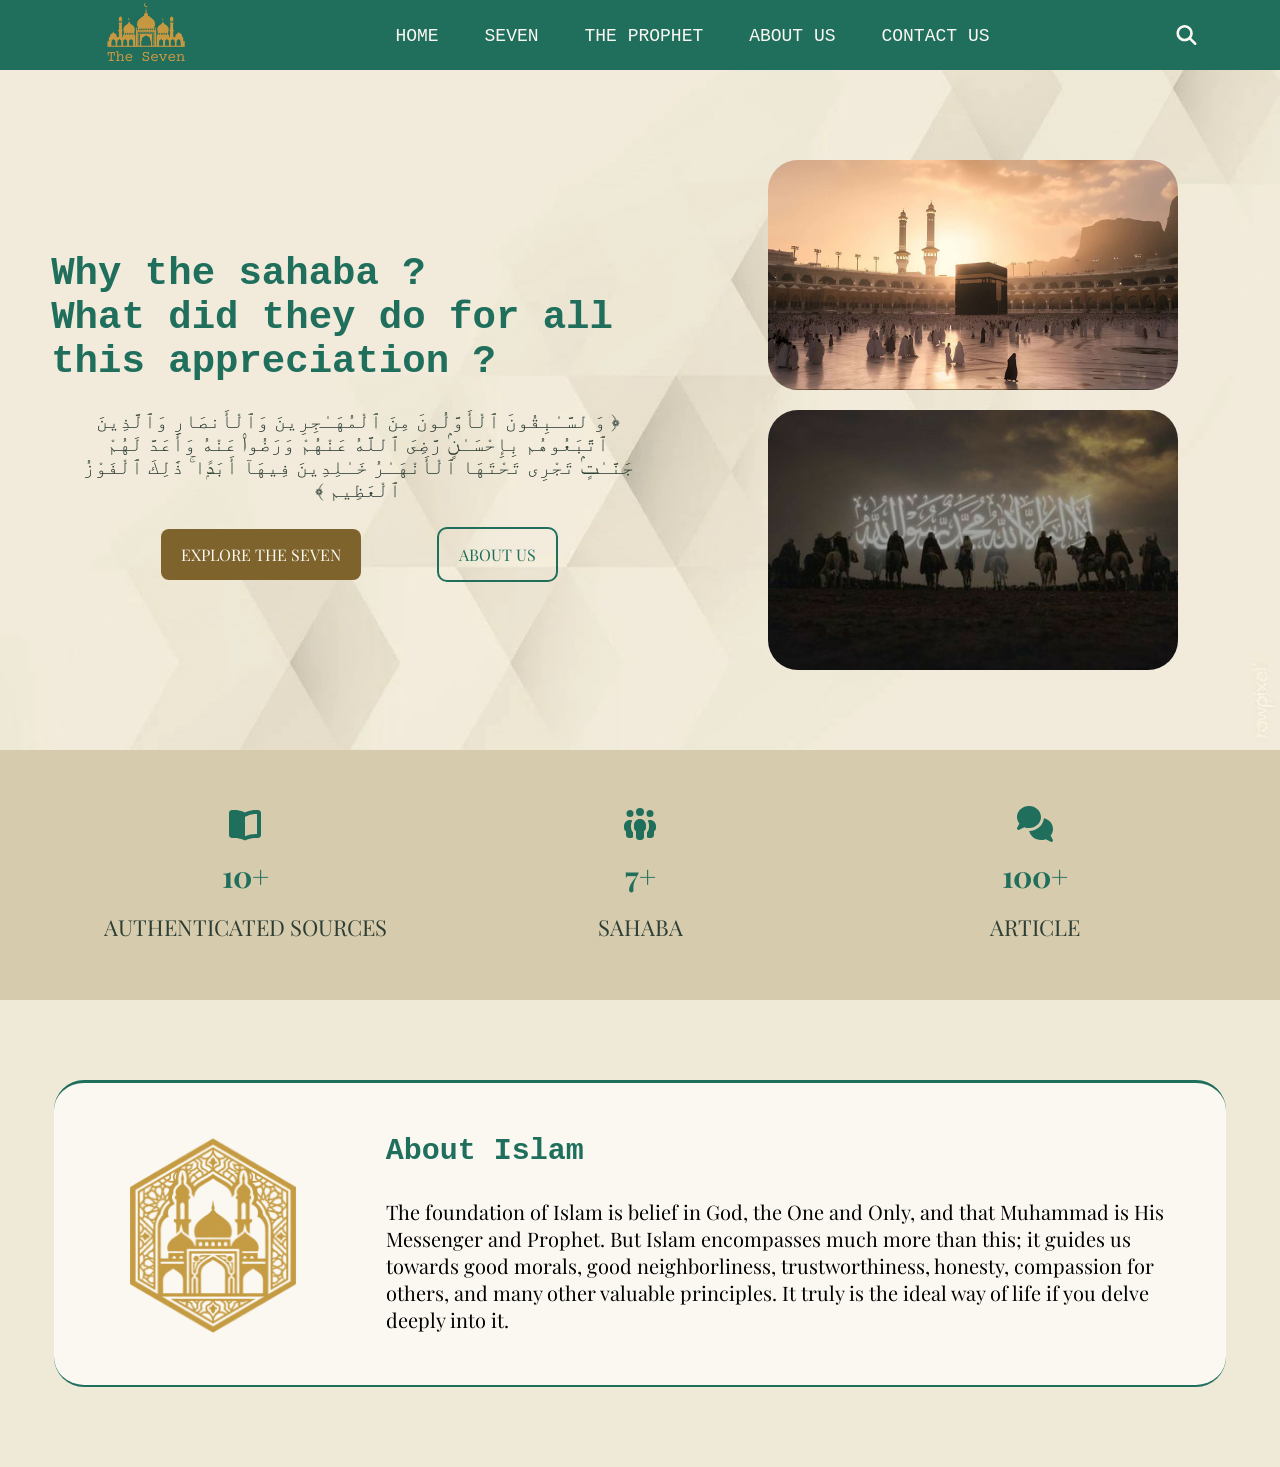
==== index.html @ 4b20b3d8 "finshing the first two sections on main and make them responsive and add some class in the style css" ====
<!DOCTYPE html>
<html lang="en">

<head>
    <meta charset="UTF-8">
    <meta name="viewport" content="width=device-width, initial-scale=1.0">
    <title>land papge</title>

    <!-- ! google fonts cdn start -->
    <link rel="preconnect" href="https://fonts.googleapis.com">
    <link rel="preconnect" href="https://fonts.gstatic.com" crossorigin>
    <link href="https://fonts.googleapis.com/css2?family=Playfair+Display:ital,wght@0,400..900;1,400..900&display=swap"
        rel="stylesheet">
    <!-- ? google fonts cdn end -->

    <!--! fontawsome css -->
    <link rel="stylesheet" href="css/all.min.css">

    <!-- ! animate lib css  -->
    <link rel="stylesheet" href="css/animate.min.css">

    <!-- ! wow css file -->
    <link rel="stylesheet" href="css/wow.css">


    <!--! css files  -->
    <link rel="stylesheet" href="css/style.css">
    <link rel="stylesheet" href="css/index..css">

</head>

<body>

    <header>
        <!-- todo nav home section start -->


        <nav class="nav-home animate__animated animate__fadeInDown ">
            <a href="index.html" id="logo"><img src="assets/icon/logo2.png"></a>
            <ul class="nav-list">
                <li><a href="index.html" class="last-color head-font">Home</a></li>
                <li><a href="pages/theseven.html" class="last-color head-font">Seven</a></li>
                <li><a href="pages/prophet.html" class="last-color head-font">The Prophet</a></li>
                <li><a href="pages/about.html" class="last-color head-font">About us</a></li>
                <li><a href="pages/contact.html" class="last-color head-font">Contact us</a></li>
            </ul>

            <button class="nav-button last-color"><i class="fa-solid fa-magnifying-glass fa-xl"></i></button>
        </nav>

        <!-- todo nav home section end -->


        <!--todo hero home section start  -->

        <section class="hero-content-home">
            <div class=" wow fadeInLeft hero-l">
                <h3 class="main-color head-font ">Why the sahaba ?<br>What did they do for all this appreciation ?</h3>
                <p class="ayah thi-color">
                    ﴿
                    وَ لسَّـٰبِقُونَ ٱلْأَوَّلُونَ مِنَ ٱلْمُهَـٰجِرِينَ وَٱلْأَنصَارِ وَٱلَّذِينَ ٱتَّبَعُوهُم
                    بِإِحْسَـٰنٍۢ رَّضِىَ ٱللَّهُ عَنْهُمْ وَرَضُوا۟ عَنْهُ وَأَعَدَّ لَهُمْ جَنَّـٰتٍۢ تَجْرِى
                    تَحْتَهَا
                    ٱلْأَنْهَـٰرُ خَـٰلِدِينَ فِيهَآ أَبَدًۭا ۚ ذَٰلِكَ ٱلْفَوْزُ ٱلْعَظِيم
                    ﴾
                </p>
                <div class="hero-l-button">
                    <a href="pages/theseven.html">Explore the seven</a>
                    <a href="pages/about.html">About us</a>
                </div>
            </div>

            <div class="wow fadeInRight animate__fast hero-r">
                <img src="assets/imgs/hero1.webp">
                <img src="assets/imgs/hero2.jfif">
            </div>
        </section>


        <!--todo hero home section end  -->
    </header>

    <main>
        <section class="container-info">
            <div class="main-info wow fadeInUp">
                <article>
                    <i class="fa-solid fa-book-open main-color fa-2xl"></i>
                    <h5 class="main-color">10+</h5>
                    <p class="up-letters thi-color">Authenticated sources</p>
                </article>
                <article>
                    <i class="fa-solid fa-people-group main-color fa-2xl"></i>
                    <h5 class="main-color">7+</h5>
                    <p class="up-letters thi-color">sahaba</p>
                </article>
                <article>
                    <i class="fa-solid fa-comments main-color fa-2xl"></i>
                    <h5 class="main-color ">100+</h5>
                    <p class="up-letters thi-color">article</p>
                </article>
            </div>
        </section>
        <section class="about-islam">
            <article class="wow zoomIn slideInLeft">
                <img src="assets/icon/logo3.png">
                <div class="about-islam-message">
                    <h3 class="main-color head-font">About Islam</h3>
                    <p>
                        The foundation of Islam is belief in God, the One and Only, and that Muhammad is His Messenger
                        and Prophet.

                        But Islam encompasses much more than this; it guides us towards good morals, good
                        neighborliness, trustworthiness, honesty, compassion for others, and many other valuable
                        principles.

                        It truly is the ideal way of life if you delve deeply into it.
                    </p>
                </div>
            </article>
        </section>





    </main>











    <footer>

    </footer>


    <!--! fontawsome js -->
    <script src="js/all.min.js"></script>

    <!-- ! wow js file start -->
    <script src="js/wow.min.js"></script>
    <script>
        new WOW().init();
    </script>
    <!-- ? wow js file end -->
</body>

</html>
---- css/style.css ----
* {
    padding: 0;
    margin: 0;
}

:root {
    --main-color: #1f6f5c;
    --secondary-color: #C9A24B;
    --tertiary-color: #2D3E35;
    --neutral-color: #FBF8F2;
    --headline-font: monospace;
    --body-font: "Playfair Display", serif;

}


a,
button {
    text-transform: uppercase;
    text-decoration: none;
}

body{
    font-family: var(--body-font);
}


.ayah {
    direction: rtl;
    font-family: 'Amiri', 'Traditional Arabic', serif;
}

.main-color{
    color: var(--main-color);
}

.sec-color{
    color: var(--secondary-color);
}

.thi-color{
    color: var(--tertiary-color);
}

.last-color{
    color: var(--neutral-color);
}

.head-font{
    font-family: var(--headline-font);
}

.up-letters{
    text-transform: uppercase   ;
}









/* todo navbar global start  */

.nav-home {
    background: var(--main-color);
    display: flex;
    flex-direction: row;
    justify-content: space-around;
    align-items: center;

}

#logo img {
    width: 130px;
}



.nav-list {
    list-style: none;
    display: flex;
    flex-direction: row;
    justify-content: space-around;

    width: 50%;
}

.nav-list a {
    font-size: 18px;
    padding: 2px;
}

.nav-list a:hover {
    border-bottom: solid 3px var(--secondary-color);
    color: var(--secondary-color);
}



.nav-button {
    background: none;
    border: none;
    outline: none;
}




/* todo navbar global end  */
---- css/index..css ----
body {
    background-color: #efead7;
}



/* ! header section start*/
header {
    background: url(../assets/imgs/header.jpg);
    background-repeat: no-repeat;
    background-size: cover;
    background-position: right;

}


/* ! hero section start */
.hero-content-home {
    display: flex;
    flex-direction: row;
    flex-wrap: wrap;
    align-items: center;
    justify-content: space-evenly;
    padding-bottom: 30px;
    margin-top: 40px;
}




.hero-l {

    width: 48%;
    height: 380px;
    display: flex;
    flex-direction: column;
    justify-content: space-evenly;
    align-items: center;
    animation-duration: 1.3s;
}

.hero-l h3 {
    font-size: 39px;
}

.hero-l p {
    font-size: 20px;
    width: 90%;
    text-align: center;
}



.hero-l-button {

    width: 90%;
    display: flex;
    flex-direction: row;
    justify-content: space-evenly;
    height: 50px;
}

.hero-l-button a {
    text-decoration: none;
    height: fit-content;
    padding: 15px 20px;
    border-radius: 8px;
}

.hero-l-button a:nth-of-type(1) {
    background-color: #7e642c;
    color: var(--neutral-color);
    color: var(--neutral-color);
}

.hero-l-button a:nth-of-type(2) {
    background-color: transparent;
    outline: 2px solid var(--main-color);
    color: var(--main-color);
}




.hero-r {
    display: flex;
    flex-direction: column;
    justify-content: center;
    align-items: center;
    width: 40%;
    height: 610px;
    animation-duration: 1.3s;

}


.hero-r img {
    width: 80%;
    border-radius: 30px;
    margin: 10px 0px;
}


@media only screen and (max-width:850px) {
    nav a {
        /* todo remove this line after hidden the nav a */
        display: none;
    }
    
    
    .hero-content-home {
        flex-direction: column;
    }
    
    .hero-l,
    .hero-r {
        width: 80%;
    }
    
    .hero-r {
        flex-direction: row;
        height: 300px;
        justify-content: space-between;
    }
    
    .hero-r img {
        width: 47%;
        height: 200px;
    }
    
}

@media only screen and (max-width:650px) {
    nav a {
        /* todo remove this line after hidden the nav a */
        display: none;
    }
    
    .hero-l h3 {
        font-size: 25px;
    }
    
    .hero-l p {
        font-size: 18px;
    }
    
    .hero-l-button a {
        font-size: 14px;
    }
    
    
    .hero-r {
        flex-direction: column;
        height: 500px;
        justify-content: space-around;
        margin-top: 20px;
    }
    
    .hero-r img {
        width: 90%;
        height: 200px;
    }
    
    
    
}



/* ? hero section end */
/* ? header section end */

/* ! main section start */
/* ! main information section start */
.container-info{
    
    background-color: #d1c2a1c4;
}

.main-info{
    padding: 50px 0px;
    display: flex;
    flex-direction: row;
    justify-content: space-evenly;
}

.main-info article{
    
    width: 300px;
    height: 150px;
    display: flex;
    flex-direction: column;
    justify-content: space-around;
    align-items: center;
}

.main-info article h5 {
    font-size: 30px;
}

.main-info article p {
    font-size: 22px;
    text-align: center;
}

@media only screen and (max-width:850px) {
    .main-info article h5 {
        font-size: 20px;
    }
    
    .main-info article p {
        font-size: 18px;
    }
}

/* ? main information section end */

/* ! about the islam section start */
.about-islam{
    background-color: #efead7;
    padding: 80px 0px;
}

.about-islam article{
    background-color:var(--neutral-color);
    width: 90%;
    padding: 50px 10px;
    margin: 0px auto;
    display: flex;
    flex-direction: row;
    justify-content: space-around;
    align-items: center;
    border-radius: 30px;
    border-top: solid var(--main-color) 3px;
    border-bottom: solid var(--main-color) 2px;
}

.about-islam article img{
    width: 250px;
    height: fit-content;
}

.about-islam-message{
    width: 70%;
}

.about-islam-message h3{
    font-size: 30px;
    margin-bottom: 30px;
}

.about-islam-message p{
    font-size: 20px;
}

@media only screen and (max-width:992px) {
    .about-islam-message h3{
        font-size: 25px;
        margin-bottom: 30px;
    }
    
    .about-islam-message p{
        font-size: 17px;
    }
}

@media only screen and (max-width:600px) {
    .about-islam article{
        flex-direction: column ;
        width: 80%;
    }
    
    .about-islam-message{
        width: 80%;
        margin-top: 20px;
    }
    
}   
/* ? about the islam section end */

/* ? main section end */
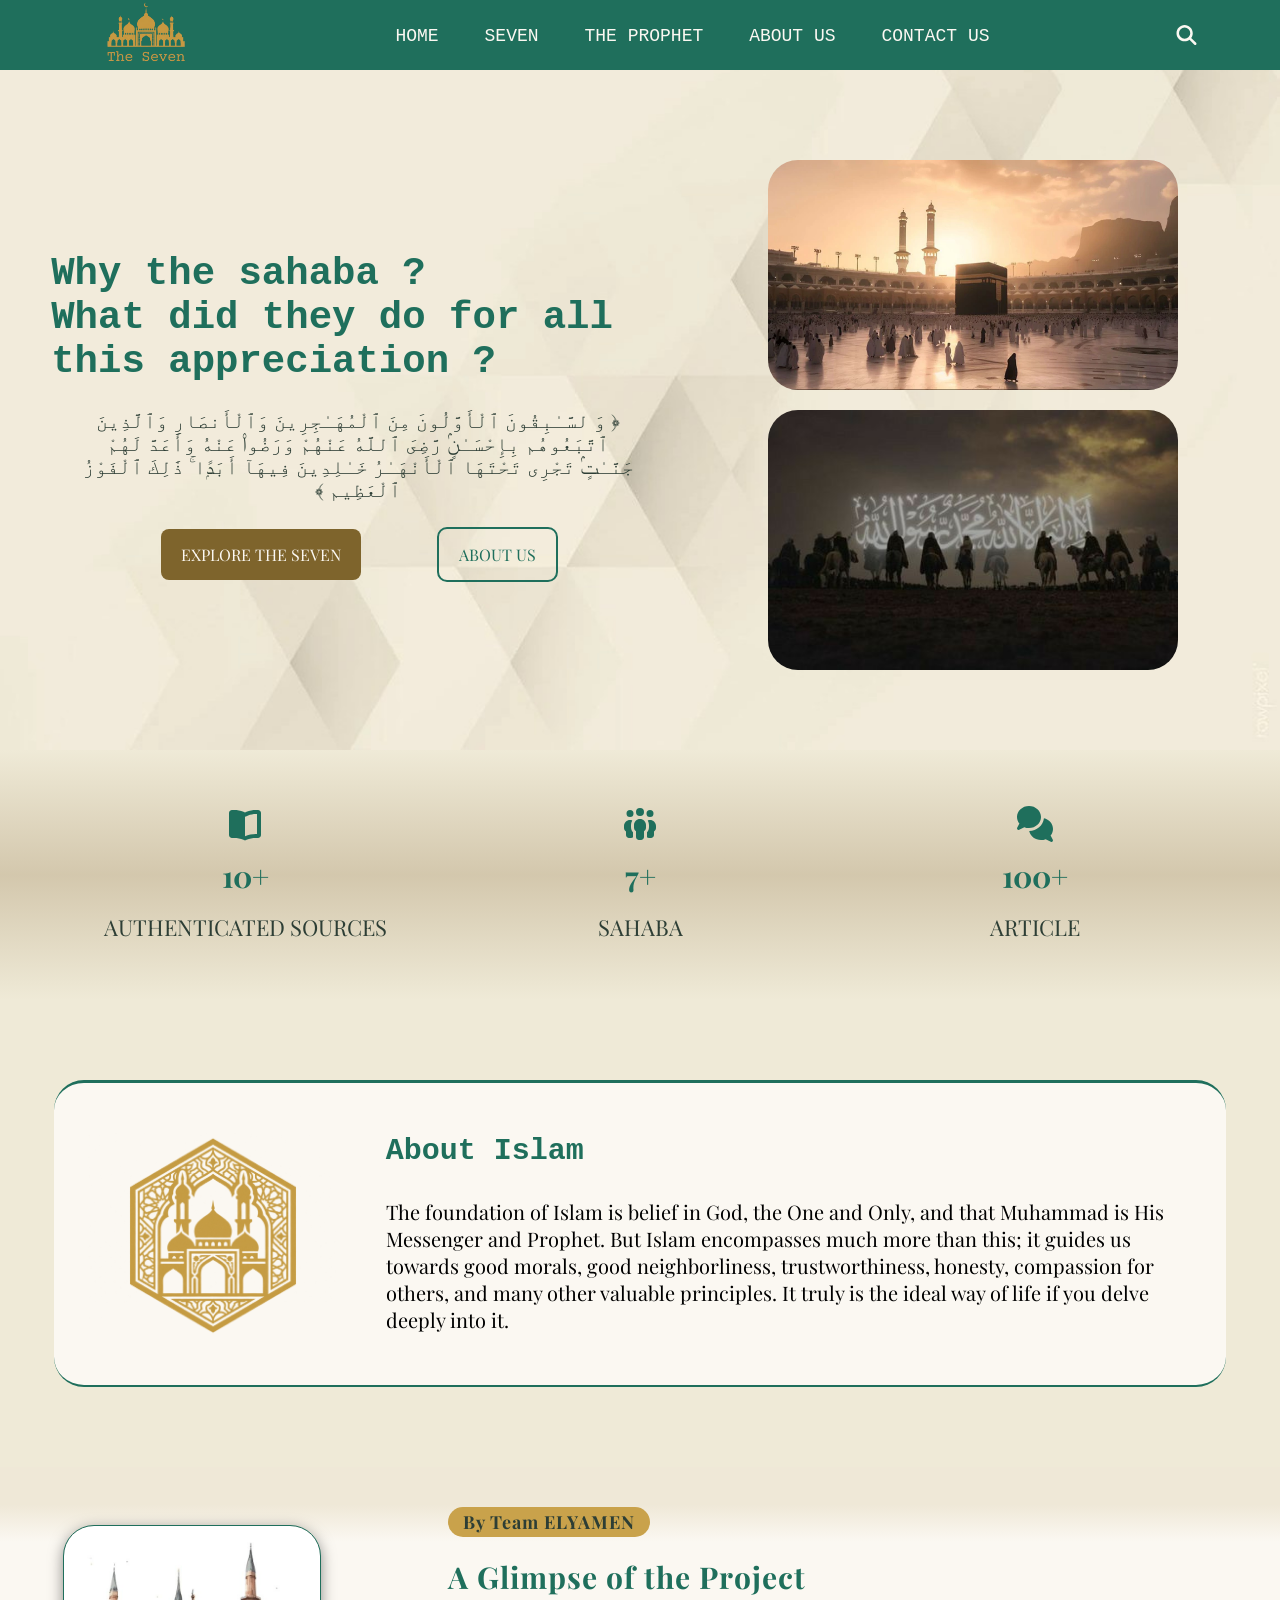
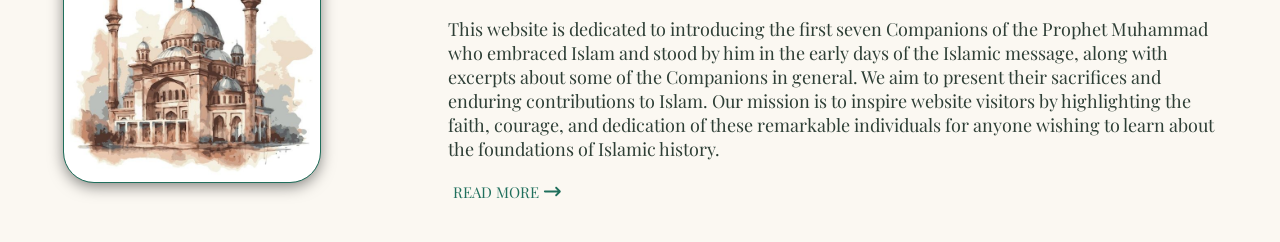
==== commit 70785a16: "finshing the glimpse section and make it responsive" ====
--- a/index.html
+++ b/index.html
@@ -25,7 +25,7 @@
 
     <!--! css files  -->
     <link rel="stylesheet" href="css/style.css">
-    <link rel="stylesheet" href="css/index..css">
+    <link rel="stylesheet" href="css/index.css">
 
 </head>
 
@@ -80,7 +80,9 @@
         <!--todo hero home section end  -->
     </header>
 
+    <!-- ! main section start  -->
     <main>
+        <!-- ! main information section start  -->
         <section class="container-info">
             <div class="main-info wow fadeInUp">
                 <article>
@@ -100,8 +102,11 @@
                 </article>
             </div>
         </section>
+        <!-- ? main information section end  -->
+
+        <!-- ! about the islam section start -->
         <section class="about-islam">
-            <article class="wow zoomIn slideInLeft">
+            <article class="wow fadeInUp">
                 <img src="assets/icon/logo3.png">
                 <div class="about-islam-message">
                     <h3 class="main-color head-font">About Islam</h3>
@@ -118,12 +123,37 @@
                 </div>
             </article>
         </section>
+        <!-- ? about the islam section end -->
 
+        <!-- ! glimpse section start -->
+        <div class="background-glimpse">
 
+            <section class="glimpse-section">
+                <img class="wow fadeInUp" src="assets/imgs/glimpse-img.jfif">
 
+                <div class="glimpse-p wow fadeInUp">
+                    <h2 class="thi-color">by team ELYAMEN</h2>
+                    <h3 class="main-color">A Glimpse of the Project</h3>
+                    <p class="thi-color">
+                        This website is dedicated to introducing the first seven Companions of the Prophet Muhammad who
+                        embraced Islam and stood by him in the early days of the Islamic message, along with
+                        excerpts about some of the Companions in general. We aim to present their sacrifices and
+                        enduring
+                        contributions to Islam. Our mission is to inspire website visitors by highlighting the faith,
+                        courage, and dedication of these remarkable individuals for anyone wishing to learn about the
+                        foundations of Islamic history.
+                    </p>
+                    <a href="pages/about.html" class="main-color">read more <i
+                            class="fa-solid fa-arrow-right-long"></i></a>
+                </div>
+            </section>
+        </div>
+
+        <!-- ? glimpse section end -->
 
 
     </main>
+    <!-- ? main section end  -->
 
 
 
--- a/css/index.css
+++ b/css/index.css
@@ -0,0 +1,442 @@
+body {
+    background-color: #efead7;
+}
+
+
+
+/* ! header section start*/
+header {
+    background: url(../assets/imgs/header.jpg);
+    background-repeat: no-repeat;
+    background-size: cover;
+    background-position: right;
+
+}
+
+
+/* ! hero section start */
+.hero-content-home {
+    display: flex;
+    flex-direction: row;
+    flex-wrap: wrap;
+    align-items: center;
+    justify-content: space-evenly;
+    padding-bottom: 30px;
+    margin-top: 40px;
+}
+
+
+
+
+.hero-l {
+
+    width: 48%;
+    height: 380px;
+    display: flex;
+    flex-direction: column;
+    justify-content: space-evenly;
+    align-items: center;
+    animation-duration: 1.3s;
+}
+
+.hero-l h3 {
+    font-size: 39px;
+}
+
+.hero-l p {
+    font-size: 20px;
+    width: 90%;
+    text-align: center;
+}
+
+
+
+.hero-l-button {
+
+    width: 90%;
+    display: flex;
+    flex-direction: row;
+    justify-content: space-evenly;
+    height: 50px;
+}
+
+.hero-l-button a {
+    text-decoration: none;
+    height: fit-content;
+    padding: 15px 20px;
+    border-radius: 8px;
+}
+
+.hero-l-button a:nth-of-type(1) {
+    background-color: #7e642c;
+    color: var(--neutral-color);
+    color: var(--neutral-color);
+}
+
+.hero-l-button a:nth-of-type(2) {
+    background-color: transparent;
+    outline: 2px solid var(--main-color);
+    color: var(--main-color);
+}
+
+
+
+
+.hero-r {
+    display: flex;
+    flex-direction: column;
+    justify-content: center;
+    align-items: center;
+    width: 40%;
+    height: 610px;
+    animation-duration: 1.3s;
+
+}
+
+
+.hero-r img {
+    width: 80%;
+    border-radius: 30px;
+    margin: 10px 0px;
+}
+
+
+@media only screen and (max-width:850px) {
+    nav a {
+        /* todo remove this line after hidden the nav a */
+        display: none;
+    }
+    
+    
+    .hero-content-home {
+        flex-direction: column;
+    }
+    
+    .hero-l,
+    .hero-r {
+        width: 80%;
+    }
+    
+    .hero-r {
+        flex-direction: row;
+        height: 300px;
+        justify-content: space-between;
+    }
+    
+    .hero-r img {
+        width: 47%;
+        height: 200px;
+    }
+    
+}
+
+@media only screen and (max-width:650px) {
+    nav a {
+        /* todo remove this line after hidden the nav a */
+        display: none;
+    }
+    
+    .hero-l h3 {
+        font-size: 25px;
+    }
+    
+    .hero-l p {
+        font-size: 18px;
+    }
+    
+    .hero-l-button a {
+        font-size: 14px;
+        padding: 10px 15px;
+        
+    }
+
+    
+    
+    .hero-r {
+        flex-direction: column;
+        height: 500px;
+        justify-content: space-around;
+        margin-top: 20px;
+    }
+    
+    .hero-r img {
+        width: 90%;
+        height: 200px;
+    }
+    
+
+    
+    
+}
+
+
+
+/* ? hero section end */
+/* ? header section end */
+
+/* ! main section start */
+/* ! main information section start */
+.container-info{
+    background:linear-gradient(#efead7,#cbbda0c4 , #efead7) ;
+    
+}
+
+.main-info{
+    padding: 50px 0px;
+    display: flex;
+    flex-direction: row;
+    justify-content: space-evenly;
+}
+
+.main-info article{
+    
+    width: 300px;
+    height: 150px;
+    display: flex;
+    flex-direction: column;
+    justify-content: space-around;
+    align-items: center;
+}
+
+.main-info article h5 {
+    font-size: 30px;
+}
+
+.main-info article p {
+    font-size: 22px;
+    text-align: center;
+}
+
+@media only screen and (max-width:850px) {
+    .main-info{
+        padding: 20px 0;
+    }
+
+    .main-info article h5 {
+        font-size: 17px;
+    
+    }
+    
+    .main-info article p {
+        font-size: 15px;
+    }
+}
+
+/* ? main information section end */
+
+/* ! about the islam section start */
+.about-islam{
+    background-color: #efead7;
+    padding: 80px 0px;
+}
+
+.about-islam article{
+    background-color:var(--neutral-color);
+    width: 90%;
+    padding: 50px 10px;
+    margin: 0px auto;
+    display: flex;
+    flex-direction: row;
+    justify-content: space-around;
+    align-items: center;
+    border-radius: 30px;
+    border-top: solid var(--main-color) 3px;
+    border-bottom: solid var(--main-color) 2px;
+}
+
+.about-islam article img{
+    width: 250px;
+    height: fit-content;
+}
+
+.about-islam-message{
+    width: 70%;
+}
+
+.about-islam-message h3{
+    font-size: 30px;
+    margin-bottom: 30px;
+}
+
+.about-islam-message p{
+    font-size: 20px;
+}
+
+@media only screen and (max-width:992px) {
+    .about-islam-message h3{
+        font-size: 25px;
+        margin-bottom: 30px;
+    }
+    
+    .about-islam-message p{
+        font-size: 17px;
+    }
+}
+
+@media only screen and (max-width:600px) {
+    .about-islam article{
+        flex-direction: column ;
+        width: 80%;
+    }
+    
+    .about-islam-message{
+        width: 80%;
+        margin-top: 20px;
+    }
+    
+}   
+/* ? about the islam section end */
+
+/* ! glimpse section start  */
+
+.background-glimpse {
+    
+    background: linear-gradient(to bottom , #efe8d7 10% , var(--neutral-color) 20%);
+}
+
+.glimpse-section{
+    
+    display: flex;
+    justify-content: space-around   ;
+    align-items: center;
+    padding: 40px 0px;
+}
+
+.glimpse-section img{
+    width: 20%;
+    border-radius: 30px;
+    outline: solid var(--main-color) 1px;
+    box-shadow: 0 4px 15px rgba(0, 0, 0, 0.5);
+}
+
+
+
+.glimpse-p{
+    width: 60%;
+    
+}
+.glimpse-p h2{
+    text-transform: capitalize;
+    background-color: var(--secondary-color);
+    padding: 3px 15px;
+    border-radius: 20px;
+    letter-spacing: 1px;
+    display: inline-block;
+    margin-bottom: 20px;
+    font-size: 18px;
+}
+.glimpse-p h3{
+    font-size: 30px;
+    letter-spacing: 1px;
+    margin-bottom: 20px;
+}
+.glimpse-p p{
+    font-size: 18px;
+    margin-bottom: 20px;
+}
+.glimpse-p a{
+    font-size: 15px;
+    padding: 5px;
+}
+
+
+@media only screen and (max-width:1000px){
+    .glimpse-section{
+        justify-content: center;
+        align-items: center;
+        width: 70%;
+        margin: auto;
+        position: relative;
+    }
+    
+    .glimpse-section img{
+        width: 100%;
+        
+        
+    }
+    .glimpse-p{
+        position: absolute;
+        left: 0%;
+        top: calc(0% + 40px);
+        bottom: calc(0% + 40px);
+        border-radius: 30px 0px 0px 30px;
+        background-color: rgba(81, 81, 81, 0.811);
+        padding: 10px;
+        width: calc(50% - 20px);
+        overflow: auto;
+        scrollbar-width: none;
+        
+    }
+
+    .glimpse-p h2{
+        background-color: var(--main-color);
+        color: var(--secondary-color);
+        font-size: 16px;
+        
+    }
+    
+    .glimpse-p h3{
+        color: var(--secondary-color);
+        font-size: 25px;
+    }
+
+
+    .glimpse-p p{
+        color: var(--neutral-color);
+        font-size: 17px;
+        
+        width: 90%;
+    }
+
+    .glimpse-p a{
+        background-color: var(--neutral-color);
+        border-radius: 20px;
+    }
+
+}
+
+@media only screen and (max-width:700px){
+    .glimpse-p h2 {
+        font-size: 15px;
+    }
+
+    .glimpse-p h3{
+        font-size: 20px;
+    }
+
+    .glimpse-p p{
+        font-size: 14px;
+    }
+
+    .glimpse-p a{
+        font-size: 12px;
+    }
+}
+
+@media only screen and (max-width:580px){
+
+    .glimpse-section{
+        padding: 20px 0px;
+        width: 85%;
+    }
+
+    .glimpse-p{
+        position: absolute;
+        left: 0%;
+        top: calc(0% + 20px);
+        bottom: calc(0% + 20px);
+        border-radius: 30px ;
+        background-color: rgba(81, 81, 81, 0.811);
+        padding: 10px;
+        width: calc(100% - 20px);
+        overflow: auto;
+        scrollbar-width: none;
+        
+    }
+
+}
+
+
+/* ? glimpse section end  */
+
+/* ? main section end */
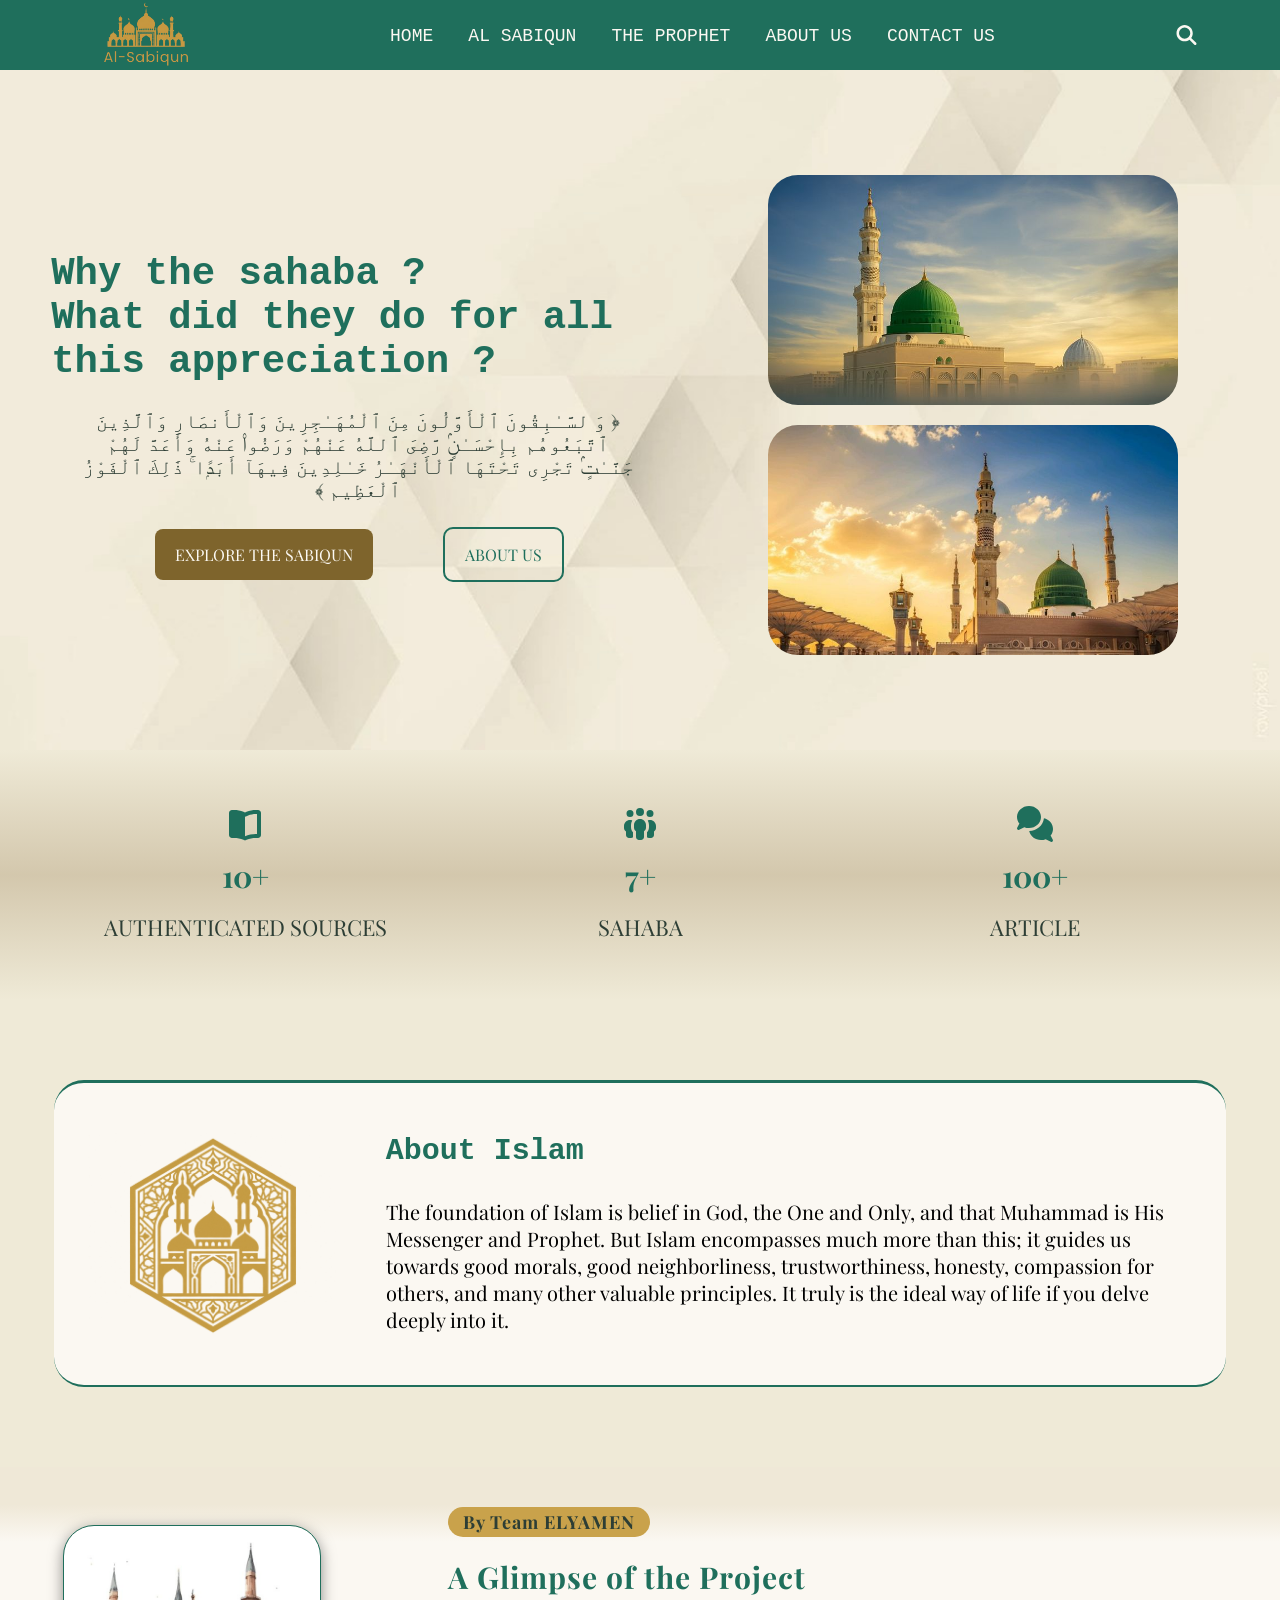
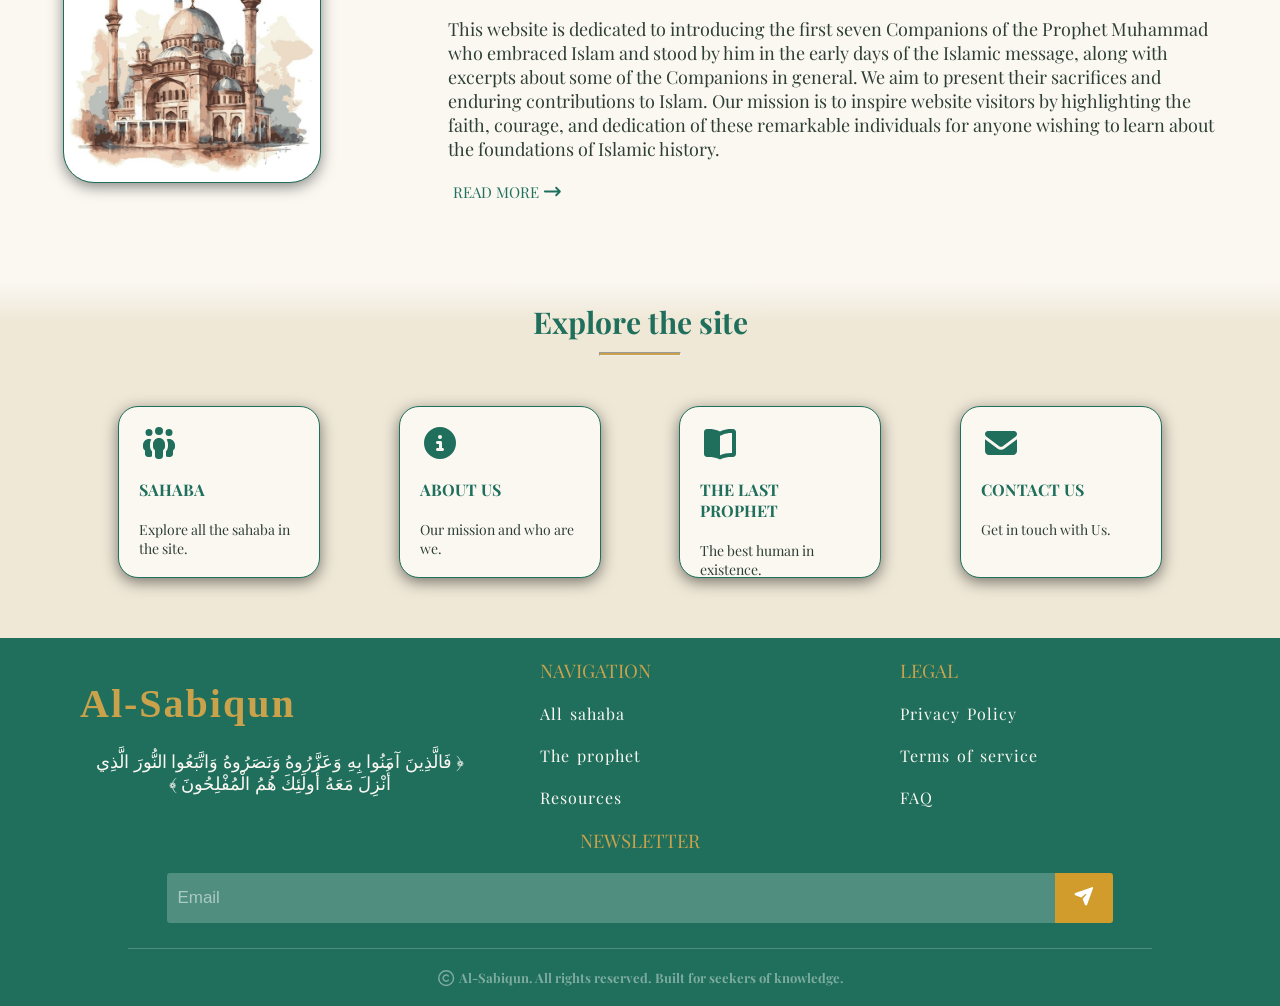
==== commit 7ade4469: "finshing the index.html page but still have the navbar problem" ====
--- a/index.html
+++ b/index.html
@@ -31,15 +31,17 @@
 
 <body>
 
+    <!-- ! header section start -->
+
     <header>
+
+
         <!-- todo nav home section start -->
-
-
         <nav class="nav-home animate__animated animate__fadeInDown ">
-            <a href="index.html" id="logo"><img src="assets/icon/logo2.png"></a>
+            <a href="index.html" id="logo"><img src="assets/icon/logo_al-sabiqun.png"></a>
             <ul class="nav-list">
                 <li><a href="index.html" class="last-color head-font">Home</a></li>
-                <li><a href="pages/theseven.html" class="last-color head-font">Seven</a></li>
+                <li><a href="pages/thesabiqun.html" class="last-color head-font">AL Sabiqun</a></li>
                 <li><a href="pages/prophet.html" class="last-color head-font">The Prophet</a></li>
                 <li><a href="pages/about.html" class="last-color head-font">About us</a></li>
                 <li><a href="pages/contact.html" class="last-color head-font">Contact us</a></li>
@@ -47,12 +49,12 @@
 
             <button class="nav-button last-color"><i class="fa-solid fa-magnifying-glass fa-xl"></i></button>
         </nav>
-
         <!-- todo nav home section end -->
 
 
+
+
         <!--todo hero home section start  -->
-
         <section class="hero-content-home">
             <div class=" wow fadeInLeft hero-l">
                 <h3 class="main-color head-font ">Why the sahaba ?<br>What did they do for all this appreciation ?</h3>
@@ -65,23 +67,28 @@
                     ﴾
                 </p>
                 <div class="hero-l-button">
-                    <a href="pages/theseven.html">Explore the seven</a>
+                    <a href="pages/thesabiqun.html">Explore the sabiqun</a>
                     <a href="pages/about.html">About us</a>
                 </div>
             </div>
 
             <div class="wow fadeInRight animate__fast hero-r">
-                <img src="assets/imgs/hero1.webp">
+                <img src="assets/imgs/hero1.jfif">
                 <img src="assets/imgs/hero2.jfif">
             </div>
         </section>
-
-
         <!--todo hero home section end  -->
+
+
     </header>
 
+    <!-- ? header section end -->
+
     <!-- ! main section start  -->
+
     <main>
+
+
         <!-- ! main information section start  -->
         <section class="container-info">
             <div class="main-info wow fadeInUp">
@@ -104,6 +111,8 @@
         </section>
         <!-- ? main information section end  -->
 
+
+
         <!-- ! about the islam section start -->
         <section class="about-islam">
             <article class="wow fadeInUp">
@@ -125,10 +134,12 @@
         </section>
         <!-- ? about the islam section end -->
 
+
+
         <!-- ! glimpse section start -->
-        <div class="background-glimpse">
-
-            <section class="glimpse-section">
+        <section class="background-glimpse">
+
+            <div class="glimpse-section">
                 <img class="wow fadeInUp" src="assets/imgs/glimpse-img.jfif">
 
                 <div class="glimpse-p wow fadeInUp">
@@ -146,29 +157,111 @@
                     <a href="pages/about.html" class="main-color">read more <i
                             class="fa-solid fa-arrow-right-long"></i></a>
                 </div>
-            </section>
-        </div>
-
+            </div>
+        </section>
         <!-- ? glimpse section end -->
 
 
+
+        <!-- ! explore section start -->
+        <section class="background-explore">
+            <div class="explore-section">
+                <h2 class="main-color">Explore the site</h2>
+                <hr>
+
+                <div class="explore-cards">
+
+
+                    <a href="pages/sahaba.html" class="wow fadeInUp">
+                        <article>
+                            <i class="fa-solid fa-people-group main-color fa-2xl"></i>
+                            <h3 class="main-color">sahaba</h3>
+                            <p class="thi-color">Explore all the sahaba in the site.</p>
+                        </article>
+                    </a>
+
+                    <a href="pages/about.html" class="wow fadeInUp">
+
+                        <article>
+                            <i class="fa-solid fa-circle-info main-color fa-2xl"></i>
+                            <h3 class="main-color">About Us</h3>
+                            <p class="thi-color">Our mission and who are we.</p>
+                        </article>
+                    </a>
+
+
+
+
+                    <a href="pages/prophet.html" class="wow fadeInUp">
+
+                        <article>
+                            <i class="fa-solid fa-book-open main-color fa-2xl"></i>
+                            <h3 class="main-color">The last prophet</h3>
+                            <p class="thi-color">The best human in existence.</p>
+                        </article>
+                    </a>
+
+                    <a href="pages/contact.html" class="wow fadeInUp ">
+
+                        <article>
+                            <i class="fa-solid fa-envelope main-color fa-2xl"></i>
+                            <h3 class="main-color">Contact Us</h3>
+                            <p class="thi-color">Get in touch with Us.</p>
+                        </article>
+                    </a>
+
+
+                </div>
+            </div>
+        </section>
+        <!-- ? explore section end -->
+
+
     </main>
+
     <!-- ? main section end  -->
 
 
-
-
-
-
-
-
-
-
+    <!--! footer section start  -->
 
     <footer>
-
-    </footer>
-
+        <section class="footer-container">
+
+            <div class="footer-icon">
+                <h2 class="sec-color">Al-Sabiqun</h2>
+                <p class="ayah">﴿ فَالَّذِينَ آمَنُوا بِهِ وَعَزَّرُوهُ وَنَصَرُوهُ وَاتَّبَعُوا النُّورَ الَّذِي أُنْزِلَ مَعَهُ أُولَئِكَ هُمُ الْمُفْلِحُونَ ﴾</p>
+            </div>
+            
+            <div class="footer-sections">
+                <h3>NAVIGATION</h3>
+                <a href="pages/sahaba.html">All sahaba</a>
+                <a href="pages/prophet.html">The prophet</a>
+                <a href="pages/explore.html">Resources</a>
+            </div>
+            
+            <div  class="footer-sections">
+                <h3>LEGAL</h3>
+                <a href="pages/explore.html">Privacy Policy</a>
+                <a href="pages/explore.html">Terms of service</a>
+                <a href="pages/explore.html">FAQ</a>
+            </div>
+            
+            <div id="newsletter"  >
+                <h3>NEWSLETTER</h3>
+                <form action="#" method="post">
+                    <input type="email" name="user_email" placeholder="Email">
+                    <button type="submit"><i class="fa-solid fa-paper-plane"></i></button>
+                </form>
+            </div>
+        </section>
+            <hr>
+            <h6><i class="fa-regular fa-copyright fa-lg"></i> Al-Sabiqun. All rights reserved. Built for seekers of knowledge.</h6>
+            
+        </footer>
+        
+        <!--? footer section end  -->
+        
+        
 
     <!--! fontawsome js -->
     <script src="js/all.min.js"></script>
--- a/css/style.css
+++ b/css/style.css
@@ -20,7 +20,7 @@
     text-decoration: none;
 }
 
-body{
+body {
     font-family: var(--body-font);
 }
 
@@ -30,28 +30,28 @@
     font-family: 'Amiri', 'Traditional Arabic', serif;
 }
 
-.main-color{
+.main-color {
     color: var(--main-color);
 }
 
-.sec-color{
+.sec-color {
     color: var(--secondary-color);
 }
 
-.thi-color{
+.thi-color {
     color: var(--tertiary-color);
 }
 
-.last-color{
+.last-color {
     color: var(--neutral-color);
 }
 
-.head-font{
+.head-font {
     font-family: var(--headline-font);
 }
 
-.up-letters{
-    text-transform: uppercase   ;
+.up-letters {
+    text-transform: uppercase;
 }
 
 
@@ -108,5 +108,241 @@
 
 
 
-
-/* todo navbar global end  */+@media only screen and (max-width:850px) {
+    nav a {
+        /* todo remove this line after hidden the nav a */
+        display: none;
+    }
+}
+
+
+
+/* todo navbar global end  */
+
+
+/* ! footer global start */
+
+footer {
+    background-color: var(--main-color);
+    padding: 20px 0px;
+
+}
+
+.footer-container {
+    display: flex;
+    flex-direction: row;
+    flex-wrap: wrap;
+    justify-content: space-evenly;
+    align-items: start;
+    margin-bottom: 20px;
+    padding: 0 20px;
+}
+
+.footer-sections {
+
+    width: 300px;
+    height: 150px;
+    display: flex;
+    flex-direction: column;
+    justify-content: space-between;
+}
+
+.footer-sections h3 {
+    color: var(--secondary-color);
+    font-weight: 400;
+
+}
+
+.footer-sections a {
+    color: var(--neutral-color);
+    text-transform: none;
+    letter-spacing: 1px;
+    word-spacing: 2px;
+}
+
+
+.footer-icon {
+    width: 400px;
+    height: 150px;
+    display: flex;
+    flex-direction: column;
+    justify-content: space-around;
+}
+
+.footer-icon h2 {
+    font-weight: 900;
+    font-size: 40px;
+    font-family: Times, serif;
+    letter-spacing: 2px;
+
+    margin-top: 10px;
+}
+
+.footer-icon p {
+    color: var(--neutral-color);
+    text-align: center;
+    font-size: 18px;
+}
+
+
+#newsletter h3 {
+    color: var(--secondary-color);
+    font-weight: 400;
+
+}
+
+#newsletter {
+    height: 100px;
+}
+
+#newsletter form input {
+    background-color: #ffffff38;
+    padding: 5px 10px;
+    height: 40px;
+    width: 70%;
+    margin: 20px 0px;
+    border: none;
+    outline: none;
+    border-radius: 3px 0px 0px 3px;
+    color: #fff;
+    font-size: 17px;
+
+}
+
+#newsletter form input::placeholder {
+    color: #ffffff84;
+
+}
+
+#newsletter form button {
+    background-color: #d19c2b;
+    color: #fff;
+    border: none;
+    outline: none;
+    padding: 5px 18px;
+    height: 50px;
+    margin-left: -4px;
+    border-radius: 0px 3px 3px 0px;
+    font-size: 17px;
+}
+
+footer hr {
+    width: 80%;
+    height: 1px;
+    background-color: rgba(255, 255, 255, 0.215);
+    border: none;
+    margin: auto;
+}
+
+footer h6 {
+    text-align: center;
+    color: #ffffff6b;
+    margin-top: 20px;
+    font-size: 13px;
+}
+
+@media only screen and (max-width:1350px) {
+    #newsletter {
+        width: 100%;
+        margin-top: 20px;
+
+    }
+
+    #newsletter form,
+    #newsletter h3 {
+        text-align: center;
+    }
+
+
+}
+
+@media only screen and (max-width:1060px) {
+    .footer-icon {
+        width: 90%;
+        margin: auto;
+        justify-content: space-around;
+        height: 100px;
+        margin-bottom: 20px;
+    }
+
+    .footer-icon h2 {
+        text-align: center;
+    }
+
+    .footer-container {
+        flex-direction: column;
+    }
+
+    .footer-sections {
+        flex-direction: row;
+        width: 100%;
+
+
+        height: fit-content;
+        margin: 30px 0px;
+    }
+
+    .footer-sections a,
+    .footer-sections h3 {
+        width: 150px;
+        margin: auto;
+    }
+
+
+}
+
+@media only screen and (max-width:950px) {
+
+
+    .footer-container {
+        flex-direction: row;
+    }
+
+    .footer-icon h2 {
+        font-size: 35px;
+    }
+
+
+    .footer-sections {
+        width: 40%;
+
+        flex-direction: column;
+        margin: 10px 0px;
+    }
+
+    .footer-sections a,
+    .footer-sections h3 {
+        width: 150px;
+        margin-top: 20px;
+    }
+
+
+
+}
+
+
+@media only screen and (max-width:550px) {
+    .footer-icon h2 {
+        font-size: 28px;
+    }
+
+    .footer-icon p {
+        font-size: 17px;
+    }
+
+    .footer-sections h3 {
+        font-size: 18px;
+    }
+
+    .footer-container a {
+        font-size: 15px;
+    }
+
+    #newsletter h3,
+    #newseletter form input::placeholder {
+        font-size: 18px;
+    }
+
+}
+
+/* ? footer global end */
--- a/css/index.css
+++ b/css/index.css
@@ -102,71 +102,64 @@
 
 
 @media only screen and (max-width:850px) {
-    nav a {
-        /* todo remove this line after hidden the nav a */
-        display: none;
-    }
-    
-    
+
+
+
     .hero-content-home {
         flex-direction: column;
     }
-    
+
     .hero-l,
     .hero-r {
         width: 80%;
     }
-    
+
     .hero-r {
         flex-direction: row;
         height: 300px;
         justify-content: space-between;
     }
-    
+
     .hero-r img {
         width: 47%;
         height: 200px;
     }
-    
+
 }
 
 @media only screen and (max-width:650px) {
-    nav a {
-        /* todo remove this line after hidden the nav a */
-        display: none;
-    }
-    
+
     .hero-l h3 {
         font-size: 25px;
     }
-    
+
     .hero-l p {
         font-size: 18px;
     }
-    
+
     .hero-l-button a {
         font-size: 14px;
         padding: 10px 15px;
-        
-    }
-
-    
-    
+
+    }
+
+
+
     .hero-r {
         flex-direction: column;
         height: 500px;
         justify-content: space-around;
         margin-top: 20px;
     }
-    
+
     .hero-r img {
         width: 90%;
         height: 200px;
     }
-    
-
-    
-    
+
+
+
+
 }
 
 
@@ -176,20 +169,21 @@
 
 /* ! main section start */
 /* ! main information section start */
-.container-info{
-    background:linear-gradient(#efead7,#cbbda0c4 , #efead7) ;
-    
-}
-
-.main-info{
+.container-info {
+    background: linear-gradient(#efead7, #cbbda0c4, #efead7);
+
+
+}
+
+.main-info {
     padding: 50px 0px;
     display: flex;
     flex-direction: row;
     justify-content: space-evenly;
 }
 
-.main-info article{
-    
+.main-info article {
+
     width: 300px;
     height: 150px;
     display: flex;
@@ -208,15 +202,15 @@
 }
 
 @media only screen and (max-width:850px) {
-    .main-info{
+    .main-info {
         padding: 20px 0;
     }
 
     .main-info article h5 {
         font-size: 17px;
-    
-    }
-    
+
+    }
+
     .main-info article p {
         font-size: 15px;
     }
@@ -225,13 +219,13 @@
 /* ? main information section end */
 
 /* ! about the islam section start */
-.about-islam{
+.about-islam {
     background-color: #efead7;
     padding: 80px 0px;
 }
 
-.about-islam article{
-    background-color:var(--neutral-color);
+.about-islam article {
+    background-color: var(--neutral-color);
     width: 90%;
     padding: 50px 10px;
     margin: 0px auto;
@@ -244,65 +238,66 @@
     border-bottom: solid var(--main-color) 2px;
 }
 
-.about-islam article img{
+.about-islam article img {
     width: 250px;
     height: fit-content;
 }
 
-.about-islam-message{
+.about-islam-message {
     width: 70%;
 }
 
-.about-islam-message h3{
+.about-islam-message h3 {
     font-size: 30px;
     margin-bottom: 30px;
 }
 
-.about-islam-message p{
+.about-islam-message p {
     font-size: 20px;
 }
 
 @media only screen and (max-width:992px) {
-    .about-islam-message h3{
+    .about-islam-message h3 {
         font-size: 25px;
         margin-bottom: 30px;
     }
-    
-    .about-islam-message p{
+
+    .about-islam-message p {
         font-size: 17px;
     }
 }
 
 @media only screen and (max-width:600px) {
-    .about-islam article{
-        flex-direction: column ;
+    .about-islam article {
+        flex-direction: column;
         width: 80%;
     }
-    
-    .about-islam-message{
+
+    .about-islam-message {
         width: 80%;
         margin-top: 20px;
     }
-    
-}   
+
+}
+
 /* ? about the islam section end */
 
 /* ! glimpse section start  */
 
 .background-glimpse {
-    
-    background: linear-gradient(to bottom , #efe8d7 10% , var(--neutral-color) 20%);
-}
-
-.glimpse-section{
-    
-    display: flex;
-    justify-content: space-around   ;
+
+    background: linear-gradient(to bottom, #efe8d7 10%, var(--neutral-color) 20%);
+}
+
+.glimpse-section {
+
+    display: flex;
+    justify-content: space-around;
     align-items: center;
     padding: 40px 0px;
 }
 
-.glimpse-section img{
+.glimpse-section img {
     width: 20%;
     border-radius: 30px;
     outline: solid var(--main-color) 1px;
@@ -311,11 +306,12 @@
 
 
 
-.glimpse-p{
+.glimpse-p {
     width: 60%;
-    
-}
-.glimpse-p h2{
+
+}
+
+.glimpse-p h2 {
     text-transform: capitalize;
     background-color: var(--secondary-color);
     padding: 3px 15px;
@@ -325,36 +321,40 @@
     margin-bottom: 20px;
     font-size: 18px;
 }
-.glimpse-p h3{
+
+.glimpse-p h3 {
     font-size: 30px;
     letter-spacing: 1px;
     margin-bottom: 20px;
 }
-.glimpse-p p{
+
+.glimpse-p p {
     font-size: 18px;
     margin-bottom: 20px;
 }
-.glimpse-p a{
+
+.glimpse-p a {
     font-size: 15px;
     padding: 5px;
 }
 
 
-@media only screen and (max-width:1000px){
-    .glimpse-section{
+@media only screen and (max-width:1000px) {
+    .glimpse-section {
         justify-content: center;
         align-items: center;
         width: 70%;
         margin: auto;
         position: relative;
     }
-    
-    .glimpse-section img{
+
+    .glimpse-section img {
         width: 100%;
-        
-        
-    }
-    .glimpse-p{
+
+
+    }
+
+    .glimpse-p {
         position: absolute;
         left: 0%;
         top: calc(0% + 40px);
@@ -365,73 +365,73 @@
         width: calc(50% - 20px);
         overflow: auto;
         scrollbar-width: none;
-        
-    }
-
-    .glimpse-p h2{
+
+    }
+
+    .glimpse-p h2 {
         background-color: var(--main-color);
         color: var(--secondary-color);
         font-size: 16px;
-        
-    }
-    
-    .glimpse-p h3{
+
+    }
+
+    .glimpse-p h3 {
         color: var(--secondary-color);
         font-size: 25px;
     }
 
 
-    .glimpse-p p{
+    .glimpse-p p {
         color: var(--neutral-color);
         font-size: 17px;
-        
+
         width: 90%;
     }
 
-    .glimpse-p a{
+    .glimpse-p a {
         background-color: var(--neutral-color);
         border-radius: 20px;
     }
 
 }
 
-@media only screen and (max-width:700px){
+@media only screen and (max-width:700px) {
     .glimpse-p h2 {
         font-size: 15px;
     }
 
-    .glimpse-p h3{
+    .glimpse-p h3 {
         font-size: 20px;
     }
 
-    .glimpse-p p{
+    .glimpse-p p {
         font-size: 14px;
     }
 
-    .glimpse-p a{
+    .glimpse-p a {
         font-size: 12px;
     }
 }
 
-@media only screen and (max-width:580px){
-
-    .glimpse-section{
+@media only screen and (max-width:580px) {
+
+    .glimpse-section {
         padding: 20px 0px;
         width: 85%;
     }
 
-    .glimpse-p{
+    .glimpse-p {
         position: absolute;
         left: 0%;
         top: calc(0% + 20px);
         bottom: calc(0% + 20px);
-        border-radius: 30px ;
+        border-radius: 30px;
         background-color: rgba(81, 81, 81, 0.811);
         padding: 10px;
         width: calc(100% - 20px);
         overflow: auto;
         scrollbar-width: none;
-        
+
     }
 
 }
@@ -439,4 +439,122 @@
 
 /* ? glimpse section end  */
 
-/* ? main section end */+/* ! explore section start */
+
+.background-explore {
+    padding: 40px 0px;
+    background: linear-gradient(to bottom, var(--neutral-color) 10%, #efe8d7 20%);
+}
+
+.explore-section {
+    padding: 20px 40px;
+}
+
+.explore-section h2 {
+    text-align: center;
+    font-size: 30px;
+    margin-bottom: 10px;
+}
+
+
+.explore-section hr {
+    height: 2px;
+    width: 80px;
+    margin: auto;
+    background-color: var(--secondary-color);
+    margin-bottom: 50px;
+}
+
+.explore-cards {
+    display: flex;
+    flex-direction: row;
+    justify-content: space-evenly;
+    flex-wrap: wrap;
+}
+
+
+
+.explore-cards a {
+    width: fit-content;
+    height: fit-content;
+
+}
+
+.explore-cards a:nth-of-type(1) {
+    animation-duration: 1s;
+}
+
+.explore-cards a:nth-of-type(2) {
+    animation-duration: 1.7s;
+}
+
+.explore-cards a:nth-of-type(3) {
+    animation-duration: 2.4s;
+}
+
+.explore-cards a:nth-of-type(4) {
+    animation-duration: 3.1s;
+}
+
+.explore-cards article {
+    background-color: var(--neutral-color);
+    padding: 40px;
+    height: 170px;
+    width: 200px;
+    border: solid 1px var(--main-color);
+    border-radius: 20px;
+    box-shadow: 0 4px 15px rgba(0, 0, 0, 0.5);
+}
+
+
+.explore-cards article h3 {
+    margin: 20px 0px;
+}
+
+.explore-cards article p {
+    text-transform: none;
+}
+
+@media only screen and (max-width:1300px) {
+    .explore-cards article {
+        padding: 20px;
+        height: 130px;
+        width: 160px;
+
+    }
+
+    .explore-cards article h3 {
+        font-size: 16px;
+    }
+
+    .explore-cards article p {
+        font-size: 14px;
+    }
+}
+
+@media only screen and (max-width:950px) {
+    .explore-cards article {
+        padding: 20px;
+        height: 170px;
+        width: 200px;
+
+    }
+
+    .explore-cards a {
+        margin-top: 20px;
+    }
+
+    .explore-cards article h3 {
+        font-size: 18px;
+    }
+
+    .explore-cards article p {
+        font-size: 16px;
+    }
+}
+
+/* ? explore section end */
+
+/* ? main section end */
+
+
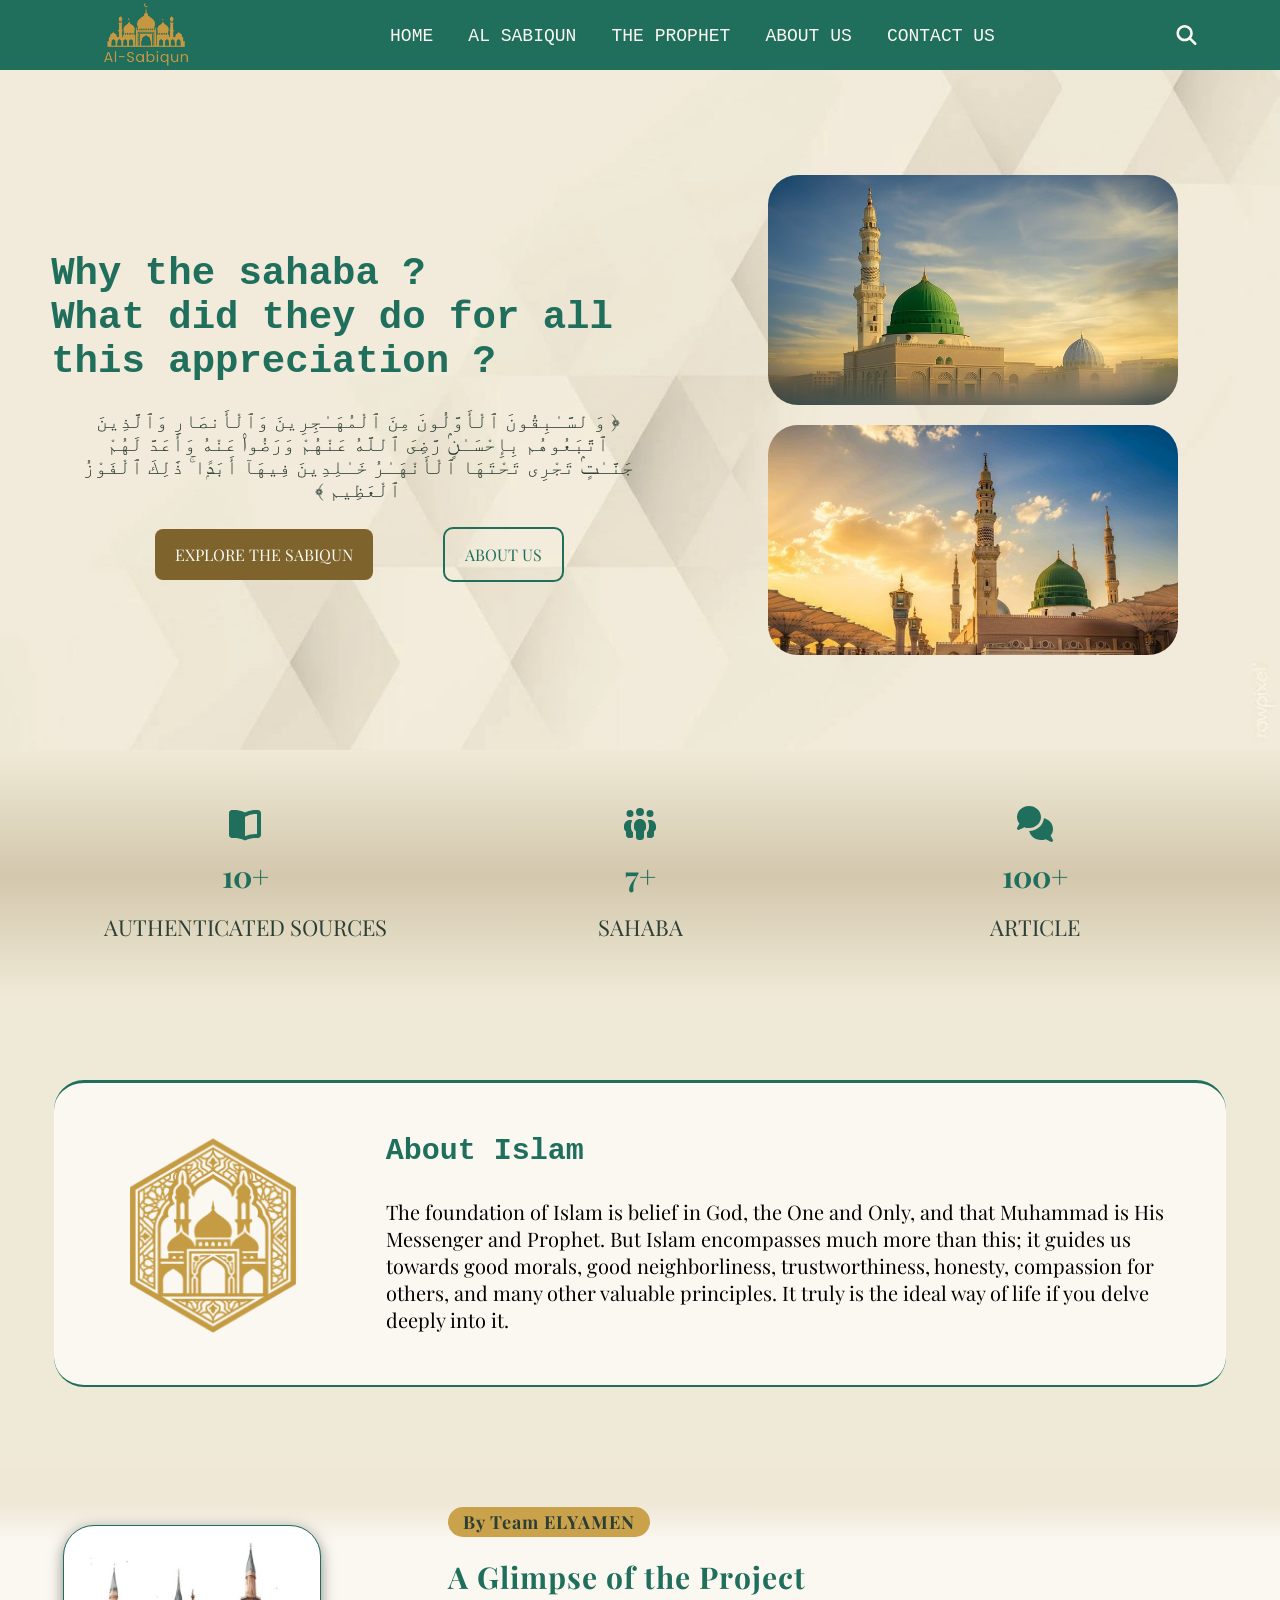
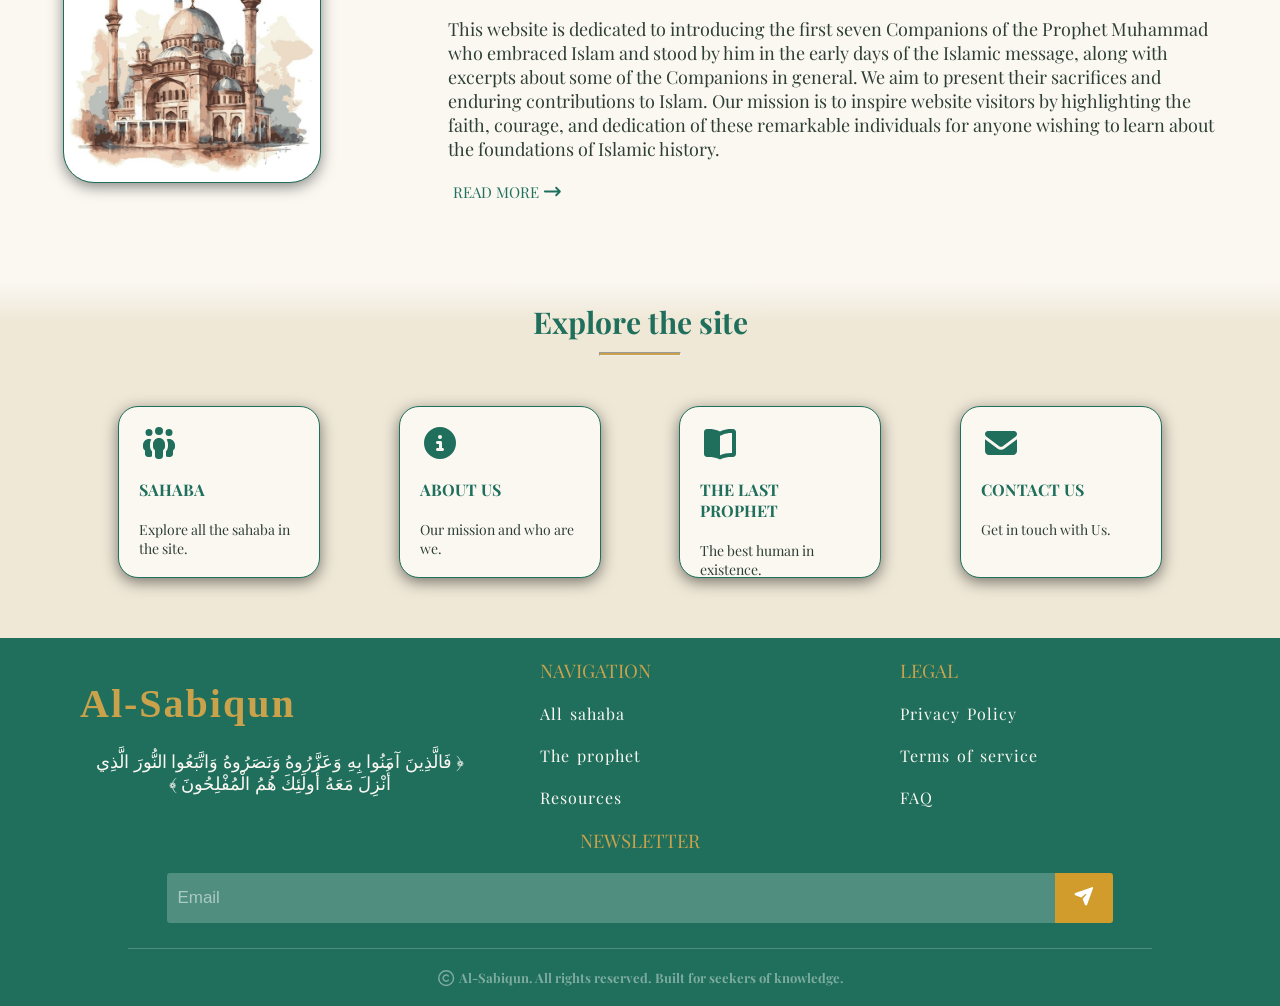
==== commit 17f7576f: "replace wow lib and animate lib with aos and modified all the animation" ====
--- a/index.html
+++ b/index.html
@@ -16,12 +16,8 @@
     <!--! fontawsome css -->
     <link rel="stylesheet" href="css/all.min.css">
 
-    <!-- ! animate lib css  -->
-    <link rel="stylesheet" href="css/animate.min.css">
-
-    <!-- ! wow css file -->
-    <link rel="stylesheet" href="css/wow.css">
-
+    <!-- ! AOS css file -->
+    <link rel="stylesheet" href="css/aos.css">
 
     <!--! css files  -->
     <link rel="stylesheet" href="css/style.css">
@@ -29,6 +25,13 @@
 
 </head>
 
+
+
+
+
+
+
+
 <body>
 
     <!-- ! header section start -->
@@ -37,7 +40,7 @@
 
 
         <!-- todo nav home section start -->
-        <nav class="nav-home animate__animated animate__fadeInDown ">
+        <nav class="nav-home aos-op " data-aos="fade-down" data-aos-duration="800">
             <a href="index.html" id="logo"><img src="assets/icon/logo_al-sabiqun.png"></a>
             <ul class="nav-list">
                 <li><a href="index.html" class="last-color head-font">Home</a></li>
@@ -56,7 +59,7 @@
 
         <!--todo hero home section start  -->
         <section class="hero-content-home">
-            <div class=" wow fadeInLeft hero-l">
+            <div class=" hero-l aos-op" data-aos="fade-right">
                 <h3 class="main-color head-font ">Why the sahaba ?<br>What did they do for all this appreciation ?</h3>
                 <p class="ayah thi-color">
                     ﴿
@@ -72,7 +75,7 @@
                 </div>
             </div>
 
-            <div class="wow fadeInRight animate__fast hero-r">
+            <div class=" hero-r aos-op" data-aos="fade-left">
                 <img src="assets/imgs/hero1.jfif">
                 <img src="assets/imgs/hero2.jfif">
             </div>
@@ -91,7 +94,7 @@
 
         <!-- ! main information section start  -->
         <section class="container-info">
-            <div class="main-info wow fadeInUp">
+            <div class="main-info aos-op" data-aos="fade-up">
                 <article>
                     <i class="fa-solid fa-book-open main-color fa-2xl"></i>
                     <h5 class="main-color">10+</h5>
@@ -115,7 +118,7 @@
 
         <!-- ! about the islam section start -->
         <section class="about-islam">
-            <article class="wow fadeInUp">
+            <article class="aos-op" data-aos="zoom-in-up">
                 <img src="assets/icon/logo3.png">
                 <div class="about-islam-message">
                     <h3 class="main-color head-font">About Islam</h3>
@@ -140,7 +143,7 @@
         <section class="background-glimpse">
 
             <div class="glimpse-section">
-                <img class="wow fadeInUp" src="assets/imgs/glimpse-img.jfif">
+                <img class="aos-op" data-aos="zoom-in" src="assets/imgs/glimpse-img.jfif">
 
                 <div class="glimpse-p wow fadeInUp">
                     <h2 class="thi-color">by team ELYAMEN</h2>
@@ -172,7 +175,7 @@
                 <div class="explore-cards">
 
 
-                    <a href="pages/sahaba.html" class="wow fadeInUp">
+                    <a href="pages/sahaba.html" class="aos-op" data-aos="fade-up">
                         <article>
                             <i class="fa-solid fa-people-group main-color fa-2xl"></i>
                             <h3 class="main-color">sahaba</h3>
@@ -180,7 +183,7 @@
                         </article>
                     </a>
 
-                    <a href="pages/about.html" class="wow fadeInUp">
+                    <a href="pages/about.html" class="aos-op" data-aos="fade-up">
 
                         <article>
                             <i class="fa-solid fa-circle-info main-color fa-2xl"></i>
@@ -192,7 +195,7 @@
 
 
 
-                    <a href="pages/prophet.html" class="wow fadeInUp">
+                    <a href="pages/prophet.html" class="aos-op" data-aos="fade-up">
 
                         <article>
                             <i class="fa-solid fa-book-open main-color fa-2xl"></i>
@@ -201,7 +204,7 @@
                         </article>
                     </a>
 
-                    <a href="pages/contact.html" class="wow fadeInUp ">
+                    <a href="pages/contact.html" class="aos-op" data-aos="fade-up">
 
                         <article>
                             <i class="fa-solid fa-envelope main-color fa-2xl"></i>
@@ -227,26 +230,27 @@
     <footer>
         <section class="footer-container">
 
-            <div class="footer-icon">
+            <div class="footer-icon" data-aos="zoom-in">
                 <h2 class="sec-color">Al-Sabiqun</h2>
-                <p class="ayah">﴿ فَالَّذِينَ آمَنُوا بِهِ وَعَزَّرُوهُ وَنَصَرُوهُ وَاتَّبَعُوا النُّورَ الَّذِي أُنْزِلَ مَعَهُ أُولَئِكَ هُمُ الْمُفْلِحُونَ ﴾</p>
-            </div>
-            
-            <div class="footer-sections">
+                <p class="ayah">﴿ فَالَّذِينَ آمَنُوا بِهِ وَعَزَّرُوهُ وَنَصَرُوهُ وَاتَّبَعُوا النُّورَ الَّذِي
+                    أُنْزِلَ مَعَهُ أُولَئِكَ هُمُ الْمُفْلِحُونَ ﴾</p>
+            </div>
+
+            <div class="footer-sections" data-aos="zoom-in">
                 <h3>NAVIGATION</h3>
                 <a href="pages/sahaba.html">All sahaba</a>
                 <a href="pages/prophet.html">The prophet</a>
                 <a href="pages/explore.html">Resources</a>
             </div>
-            
-            <div  class="footer-sections">
+
+            <div class="footer-sections" data-aos="zoom-in">
                 <h3>LEGAL</h3>
                 <a href="pages/explore.html">Privacy Policy</a>
                 <a href="pages/explore.html">Terms of service</a>
                 <a href="pages/explore.html">FAQ</a>
             </div>
-            
-            <div id="newsletter"  >
+
+            <div id="newsletter" data-aos="zoom-in">
                 <h3>NEWSLETTER</h3>
                 <form action="#" method="post">
                     <input type="email" name="user_email" placeholder="Email">
@@ -254,24 +258,27 @@
                 </form>
             </div>
         </section>
-            <hr>
-            <h6><i class="fa-regular fa-copyright fa-lg"></i> Al-Sabiqun. All rights reserved. Built for seekers of knowledge.</h6>
-            
-        </footer>
-        
-        <!--? footer section end  -->
-        
-        
+        <hr>
+        <h6><i class="fa-regular fa-copyright fa-lg"></i> Al-Sabiqun. All rights reserved. Built for seekers of
+            knowledge.</h6>
+
+    </footer>
+
+    <!--? footer section end  -->
+
+
 
     <!--! fontawsome js -->
     <script src="js/all.min.js"></script>
 
-    <!-- ! wow js file start -->
-    <script src="js/wow.min.js"></script>
+    <!-- ! AOS js file start -->
+    <script src="js/aos.js"></script>
     <script>
-        new WOW().init();
+        AOS.init();
     </script>
-    <!-- ? wow js file end -->
+    <!-- ? AOS js file end -->
+
+
 </body>
 
 </html>
--- a/css/style.css
+++ b/css/style.css
@@ -54,6 +54,25 @@
     text-transform: uppercase;
 }
 
+
+.aos-op {
+    opacity: 0;
+    animation: op 0.8s ease-in normal;
+}
+
+@keyframes op {
+    0% {
+        opacity: 0;
+    }
+
+    80% {
+        opacity: 1;
+    }
+
+    100% {
+        opacity: 1;
+    }
+}
 
 
 
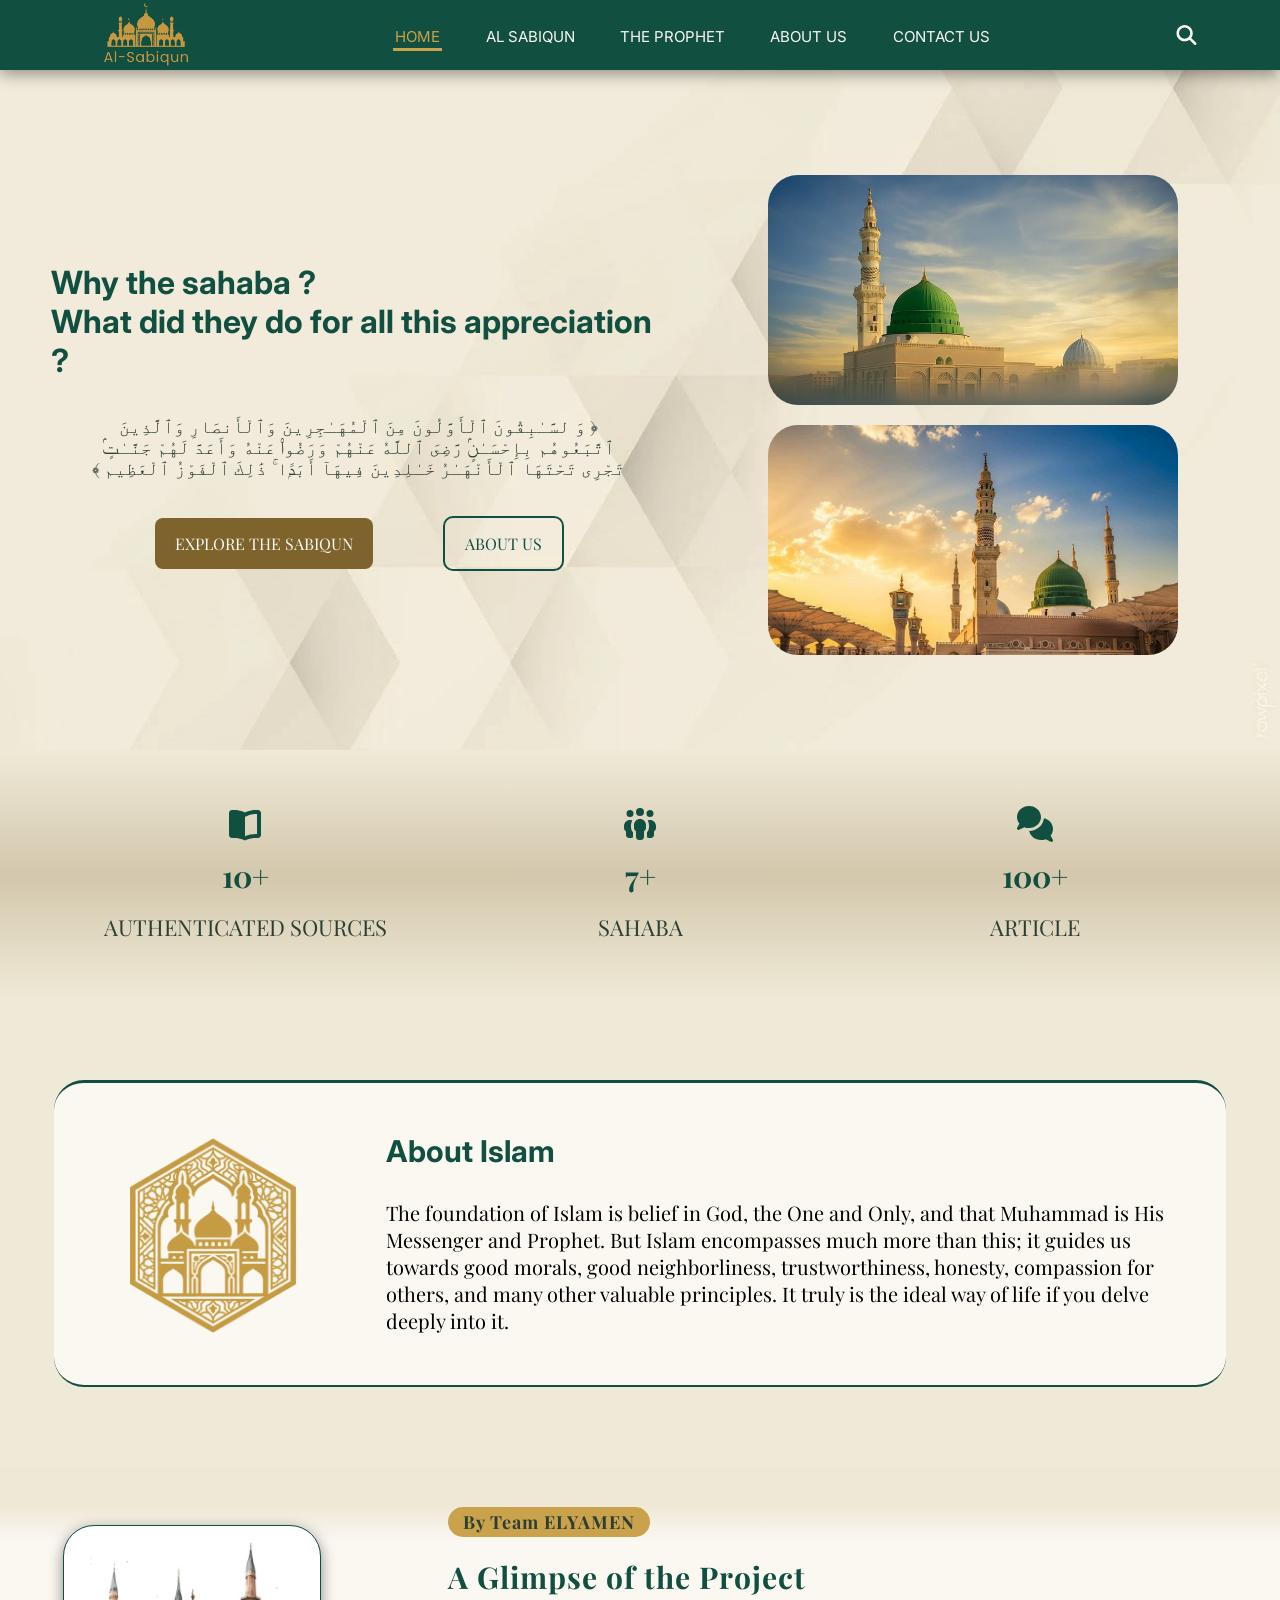
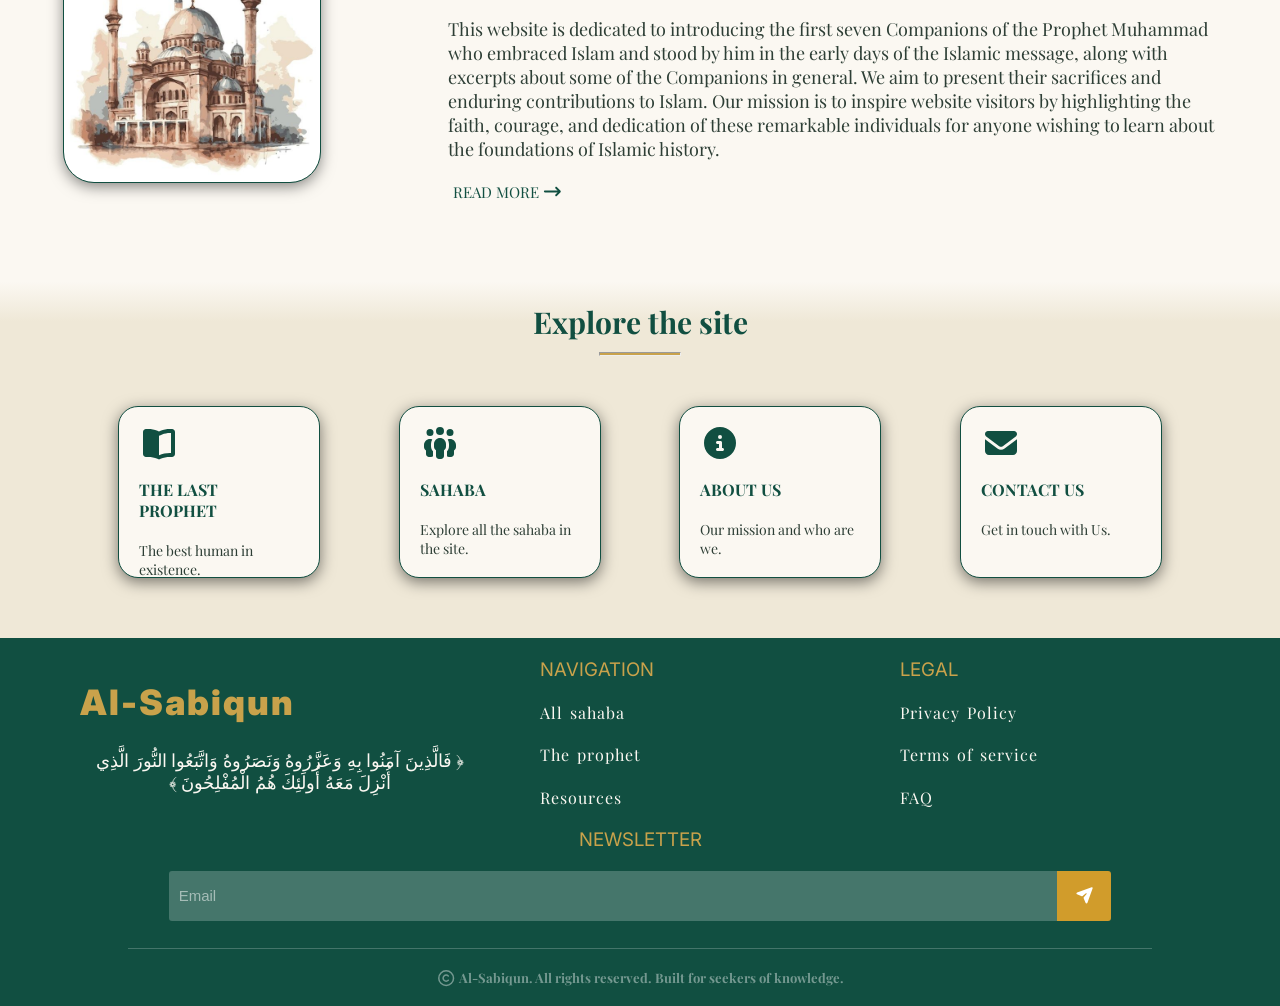
==== commit 720ed065: "finshing the contact us page and add nots folder for notes" ====
--- a/index.html
+++ b/index.html
@@ -4,12 +4,14 @@
 <head>
     <meta charset="UTF-8">
     <meta name="viewport" content="width=device-width, initial-scale=1.0">
+    <link rel="icon" type="image/png" href="assets/icon/logo2.png">
     <title>land papge</title>
 
     <!-- ! google fonts cdn start -->
     <link rel="preconnect" href="https://fonts.googleapis.com">
     <link rel="preconnect" href="https://fonts.gstatic.com" crossorigin>
-    <link href="https://fonts.googleapis.com/css2?family=Playfair+Display:ital,wght@0,400..900;1,400..900&display=swap"
+    <link
+        href="https://fonts.googleapis.com/css2?family=Inter:ital,opsz,wght@0,14..32,100..900;1,14..32,100..900&family=Playfair+Display:ital@0;1&display=swap"
         rel="stylesheet">
     <!-- ? google fonts cdn end -->
 
@@ -43,14 +45,17 @@
         <nav class="nav-home aos-op " data-aos="fade-down" data-aos-duration="800">
             <a href="index.html" id="logo"><img src="assets/icon/logo_al-sabiqun.png"></a>
             <ul class="nav-list">
-                <li><a href="index.html" class="last-color head-font">Home</a></li>
-                <li><a href="pages/thesabiqun.html" class="last-color head-font">AL Sabiqun</a></li>
-                <li><a href="pages/prophet.html" class="last-color head-font">The Prophet</a></li>
-                <li><a href="pages/about.html" class="last-color head-font">About us</a></li>
-                <li><a href="pages/contact.html" class="last-color head-font">Contact us</a></li>
+                <li><a href="index.html" class="last-color active ">Home</a></li>
+                <li><a href="pages/thesabiqun.html" class="last-color ">AL Sabiqun</a></li>
+                <li><a href="pages/prophet.html" class="last-color ">The Prophet</a></li>
+                <li><a href="pages/about.html" class="last-color ">About us</a></li>
+                <li><a href="pages/contact.html" class="last-color ">Contact us</a></li>
             </ul>
 
-            <button class="nav-button last-color"><i class="fa-solid fa-magnifying-glass fa-xl"></i></button>
+            <div class="nav-btn">
+                <button class="nav-button last-color"><i class="fa-solid fa-magnifying-glass fa-xl"></i></button>
+                <span class="nav-menu"><i class="fa-solid fa-bars"></i></span>
+            </div>
         </nav>
         <!-- todo nav home section end -->
 
@@ -60,7 +65,7 @@
         <!--todo hero home section start  -->
         <section class="hero-content-home">
             <div class=" hero-l aos-op" data-aos="fade-right">
-                <h3 class="main-color head-font ">Why the sahaba ?<br>What did they do for all this appreciation ?</h3>
+                <h3 class="main-color  ">Why the sahaba ?<br>What did they do for all this appreciation ?</h3>
                 <p class="ayah thi-color">
                     ﴿
                     وَ لسَّـٰبِقُونَ ٱلْأَوَّلُونَ مِنَ ٱلْمُهَـٰجِرِينَ وَٱلْأَنصَارِ وَٱلَّذِينَ ٱتَّبَعُوهُم
@@ -70,8 +75,8 @@
                     ﴾
                 </p>
                 <div class="hero-l-button">
-                    <a href="pages/thesabiqun.html">Explore the sabiqun</a>
-                    <a href="pages/about.html">About us</a>
+                    <a href="pages/thesabiqun.html" class="bun bun-sec">Explore the sabiqun</a>
+                    <a href="pages/about.html" class="bun bun-main-0">About us</a>
                 </div>
             </div>
 
@@ -121,7 +126,7 @@
             <article class="aos-op" data-aos="zoom-in-up">
                 <img src="assets/icon/logo3.png">
                 <div class="about-islam-message">
-                    <h3 class="main-color head-font">About Islam</h3>
+                    <h3 class="main-color ">About Islam</h3>
                     <p>
                         The foundation of Islam is belief in God, the One and Only, and that Muhammad is His Messenger
                         and Prophet.
@@ -174,6 +179,14 @@
 
                 <div class="explore-cards">
 
+                    <a href="pages/prophet.html" class="aos-op" data-aos="fade-up">
+
+                        <article>
+                            <i class="fa-solid fa-book-open main-color fa-2xl"></i>
+                            <h3 class="main-color">The last prophet</h3>
+                            <p class="thi-color">The best human in existence.</p>
+                        </article>
+                    </a>
 
                     <a href="pages/sahaba.html" class="aos-op" data-aos="fade-up">
                         <article>
@@ -195,14 +208,6 @@
 
 
 
-                    <a href="pages/prophet.html" class="aos-op" data-aos="fade-up">
-
-                        <article>
-                            <i class="fa-solid fa-book-open main-color fa-2xl"></i>
-                            <h3 class="main-color">The last prophet</h3>
-                            <p class="thi-color">The best human in existence.</p>
-                        </article>
-                    </a>
 
                     <a href="pages/contact.html" class="aos-op" data-aos="fade-up">
 
@@ -238,16 +243,16 @@
 
             <div class="footer-sections" data-aos="zoom-in">
                 <h3>NAVIGATION</h3>
-                <a href="pages/sahaba.html">All sahaba</a>
-                <a href="pages/prophet.html">The prophet</a>
-                <a href="pages/explore.html">Resources</a>
+                <span><a href="pages/sahaba.html">All sahaba</a></span>
+                <span><a href="pages/prophet.html">The prophet</a></span>
+                <span><a href="pages/explore.html">Resources</a></span>
             </div>
 
             <div class="footer-sections" data-aos="zoom-in">
                 <h3>LEGAL</h3>
-                <a href="pages/explore.html">Privacy Policy</a>
-                <a href="pages/explore.html">Terms of service</a>
-                <a href="pages/explore.html">FAQ</a>
+                <span><a href="pages/explore.html">Privacy Policy</a></span>
+                <span><a href="pages/explore.html">Terms of service</a></span>
+                <span><a href="pages/contact.html#faq-section">FAQ</a></span>
             </div>
 
             <div id="newsletter" data-aos="zoom-in">
@@ -278,7 +283,8 @@
     </script>
     <!-- ? AOS js file end -->
 
-
+    <!-- ! js files  -->
+    <script src="js/main.js"></script>
 </body>
 
 </html>
--- a/css/style.css
+++ b/css/style.css
@@ -1,18 +1,30 @@
 * {
     padding: 0;
     margin: 0;
+    z-index: 1;
 }
 
 :root {
-    --main-color: #1f6f5c;
+    --main-color: #114f41;
+    --main-1-color: #04392e;
     --secondary-color: #C9A24B;
+    --secondary-1-color: #7e642c;
     --tertiary-color: #2D3E35;
     --neutral-color: #FBF8F2;
-    --headline-font: monospace;
+    --neutral-0-color: #eae8e2;
+    --neutral-1-color:#e8e5de;
+    --neutral-2-color:#adaba6;
+    --balck-1-color: #212121;
+    --headline-font: "Inter", sans-serif;
     --body-font: "Playfair Display", serif;
 
 }
 
+
+html{
+    scroll-behavior: smooth;
+    scrollbar-width: none;
+}
 
 a,
 button {
@@ -22,6 +34,7 @@
 
 body {
     font-family: var(--body-font);
+    background-color: #efead7;
 }
 
 
@@ -46,9 +59,6 @@
     color: var(--neutral-color);
 }
 
-.head-font {
-    font-family: var(--headline-font);
-}
 
 .up-letters {
     text-transform: uppercase;
@@ -75,6 +85,52 @@
 }
 
 
+.bun {
+    text-decoration: none;
+    height: fit-content;
+    padding: 15px 20px;
+    border-radius: 8px;
+    border: none;
+    outline: none;
+    cursor: pointer;
+}
+
+.bun-sec {
+    background-color: var(--secondary-1-color);
+    color: var(--neutral-color);
+}
+
+.bun-sec-0 {
+    background-color: transparent;
+    outline: 2px solid var(--secondary-color);
+    color: var(--secondary-color);
+}
+
+.bun-main{
+    background-color: var(--main-1-color);
+    color: var(--neutral-color);
+}
+
+.bun-main-0 {
+    background-color: transparent;
+    outline: 2px solid var(--main-color);
+    color: var(--main-color);
+}
+
+.bun-black{
+    background-color: var(--balck-1-color);
+    color: var(--neutral-color);
+}
+
+.bun-black-0 {
+    background-color: transparent;
+    outline: 2px solid var(--balck-1-color);
+    color: var(--balck-1-color);
+}
+
+
+
+
 
 
 
@@ -89,7 +145,9 @@
     flex-direction: row;
     justify-content: space-around;
     align-items: center;
-
+    position: relative;
+    box-shadow: 0 4px 15px rgba(0, 0, 0, 0.4);
+    z-index: 2;
 }
 
 #logo img {
@@ -108,8 +166,9 @@
 }
 
 .nav-list a {
-    font-size: 18px;
+    font-size: 15px;
     padding: 2px;
+    font-family: var(--headline-font);
 }
 
 .nav-list a:hover {
@@ -117,20 +176,89 @@
     color: var(--secondary-color);
 }
 
+.nav-list a.active{
+    border-bottom: solid 3px var(--secondary-color);
+    color: var(--secondary-color);
+
+}
+
+
+.nav-btn{
+    display: flex;
+    justify-content: center;
+    align-items: center ;
+}
 
 
 .nav-button {
     background: none;
     border: none;
     outline: none;
-}
-
-
-
-@media only screen and (max-width:850px) {
-    nav a {
-        /* todo remove this line after hidden the nav a */
+    cursor: pointer;
+    color: var(--neutral-color);
+}
+
+.nav-menu{
+    color: var(--neutral-color);
+    font-size: 21px;
+    width: 30px;
+    margin: 0 30px;
+    display: none;
+    cursor: pointer;
+}
+
+
+
+@media only screen and (max-width:880px) {
+    .nav-list{
         display: none;
+    }
+
+    .nav-home{
+        justify-content: space-between;
+        padding-left:10px ;
+        padding-right: 10px;
+    }
+
+    .nav-list.show-menu{
+        display: flex;
+        flex-direction: column;
+        background-color: var(--neutral-color);
+        position: absolute;
+        width: 200px;
+        top: 70%;
+        right: 12%;
+        border-radius: 4px;
+        box-shadow: 0 4px 15px rgba(0, 0, 0, 0.3);
+        z-index: 3;
+    }
+
+    .nav-list.show-menu a{
+        color: var(--main-color);
+        font-size: 13px;
+        font-weight: 600;
+        display: block;
+        padding: 15px 10px; 
+        width: calc(100% - 20px);
+        border-radius: 4px;
+    }
+
+    
+    .nav-list li:nth-of-type(odd) a{
+        background-color: var(--neutral-color);
+    }
+    .nav-list li:nth-of-type(even) a{
+        background-color: var(--neutral-1-color);
+    }
+    
+    .nav-list a:hover , .nav-list a.active {
+        border-bottom: none;
+        color: #C9A24B;
+    }
+
+
+    .nav-menu{
+        display: block;
     }
 }
 
@@ -169,14 +297,14 @@
 .footer-sections h3 {
     color: var(--secondary-color);
     font-weight: 400;
-
+    font-family: var(--headline-font);
 }
 
 .footer-sections a {
     color: var(--neutral-color);
     text-transform: none;
     letter-spacing: 1px;
-    word-spacing: 2px;
+    word-spacing: 2px; 
 }
 
 
@@ -186,14 +314,15 @@
     display: flex;
     flex-direction: column;
     justify-content: space-around;
+    
 }
 
 .footer-icon h2 {
     font-weight: 900;
-    font-size: 40px;
+    font-size: 35px;
     font-family: Times, serif;
     letter-spacing: 2px;
-
+    font-family: var(--headline-font);
     margin-top: 10px;
 }
 
@@ -207,7 +336,7 @@
 #newsletter h3 {
     color: var(--secondary-color);
     font-weight: 400;
-
+    font-family: var(--headline-font);
 }
 
 #newsletter {
@@ -224,7 +353,7 @@
     outline: none;
     border-radius: 3px 0px 0px 3px;
     color: #fff;
-    font-size: 17px;
+    font-size: 15px;
 
 }
 
@@ -242,7 +371,7 @@
     height: 50px;
     margin-left: -4px;
     border-radius: 0px 3px 3px 0px;
-    font-size: 17px;
+    font-size: 15px;
 }
 
 footer hr {
@@ -295,13 +424,11 @@
     .footer-sections {
         flex-direction: row;
         width: 100%;
-
-
         height: fit-content;
         margin: 30px 0px;
     }
 
-    .footer-sections a,
+    .footer-sections span,
     .footer-sections h3 {
         width: 150px;
         margin: auto;
@@ -318,7 +445,7 @@
     }
 
     .footer-icon h2 {
-        font-size: 35px;
+        font-size: 32px;
     }
 
 
@@ -329,7 +456,7 @@
         margin: 10px 0px;
     }
 
-    .footer-sections a,
+    .footer-sections span,
     .footer-sections h3 {
         width: 150px;
         margin-top: 20px;
@@ -342,24 +469,28 @@
 
 @media only screen and (max-width:550px) {
     .footer-icon h2 {
-        font-size: 28px;
+        font-size: 23px;
     }
 
     .footer-icon p {
-        font-size: 17px;
+        font-size: 14px;
     }
 
     .footer-sections h3 {
-        font-size: 18px;
+        font-size: 14px;
     }
 
     .footer-container a {
-        font-size: 15px;
+        font-size: 13px;
     }
 
     #newsletter h3,
     #newseletter form input::placeholder {
-        font-size: 18px;
+        font-size: 15px;
+    }
+
+    footer h6{
+        font-size: 12px;
     }
 
 }
--- a/css/index.css
+++ b/css/index.css
@@ -1,6 +1,3 @@
-body {
-    background-color: #efead7;
-}
 
 
 
@@ -40,11 +37,13 @@
 }
 
 .hero-l h3 {
-    font-size: 39px;
+    font-size: 32px;
+    font-family: var(--headline-font);
+    
 }
 
 .hero-l p {
-    font-size: 20px;
+    font-size: 18px;
     width: 90%;
     text-align: center;
 }
@@ -60,24 +59,7 @@
     height: 50px;
 }
 
-.hero-l-button a {
-    text-decoration: none;
-    height: fit-content;
-    padding: 15px 20px;
-    border-radius: 8px;
-}
-
-.hero-l-button a:nth-of-type(1) {
-    background-color: #7e642c;
-    color: var(--neutral-color);
-    color: var(--neutral-color);
-}
-
-.hero-l-button a:nth-of-type(2) {
-    background-color: transparent;
-    outline: 2px solid var(--main-color);
-    color: var(--main-color);
-}
+
 
 
 
@@ -129,6 +111,11 @@
 
 @media only screen and (max-width:650px) {
 
+    .hero-l-button{
+      
+        width: 100%;
+    }
+
     .hero-l h3 {
         font-size: 25px;
     }
@@ -139,7 +126,7 @@
 
     .hero-l-button a {
         font-size: 14px;
-        padding: 10px 15px;
+        padding: 10px 10px;
 
     }
 
@@ -250,6 +237,7 @@
 .about-islam-message h3 {
     font-size: 30px;
     margin-bottom: 30px;
+    font-family: var(--headline-font);
 }
 
 .about-islam-message p {
@@ -535,8 +523,9 @@
 @media only screen and (max-width:950px) {
     .explore-cards article {
         padding: 20px;
-        height: 170px;
-        width: 200px;
+        height: 110px;
+        width: 350px;
+        
 
     }
 
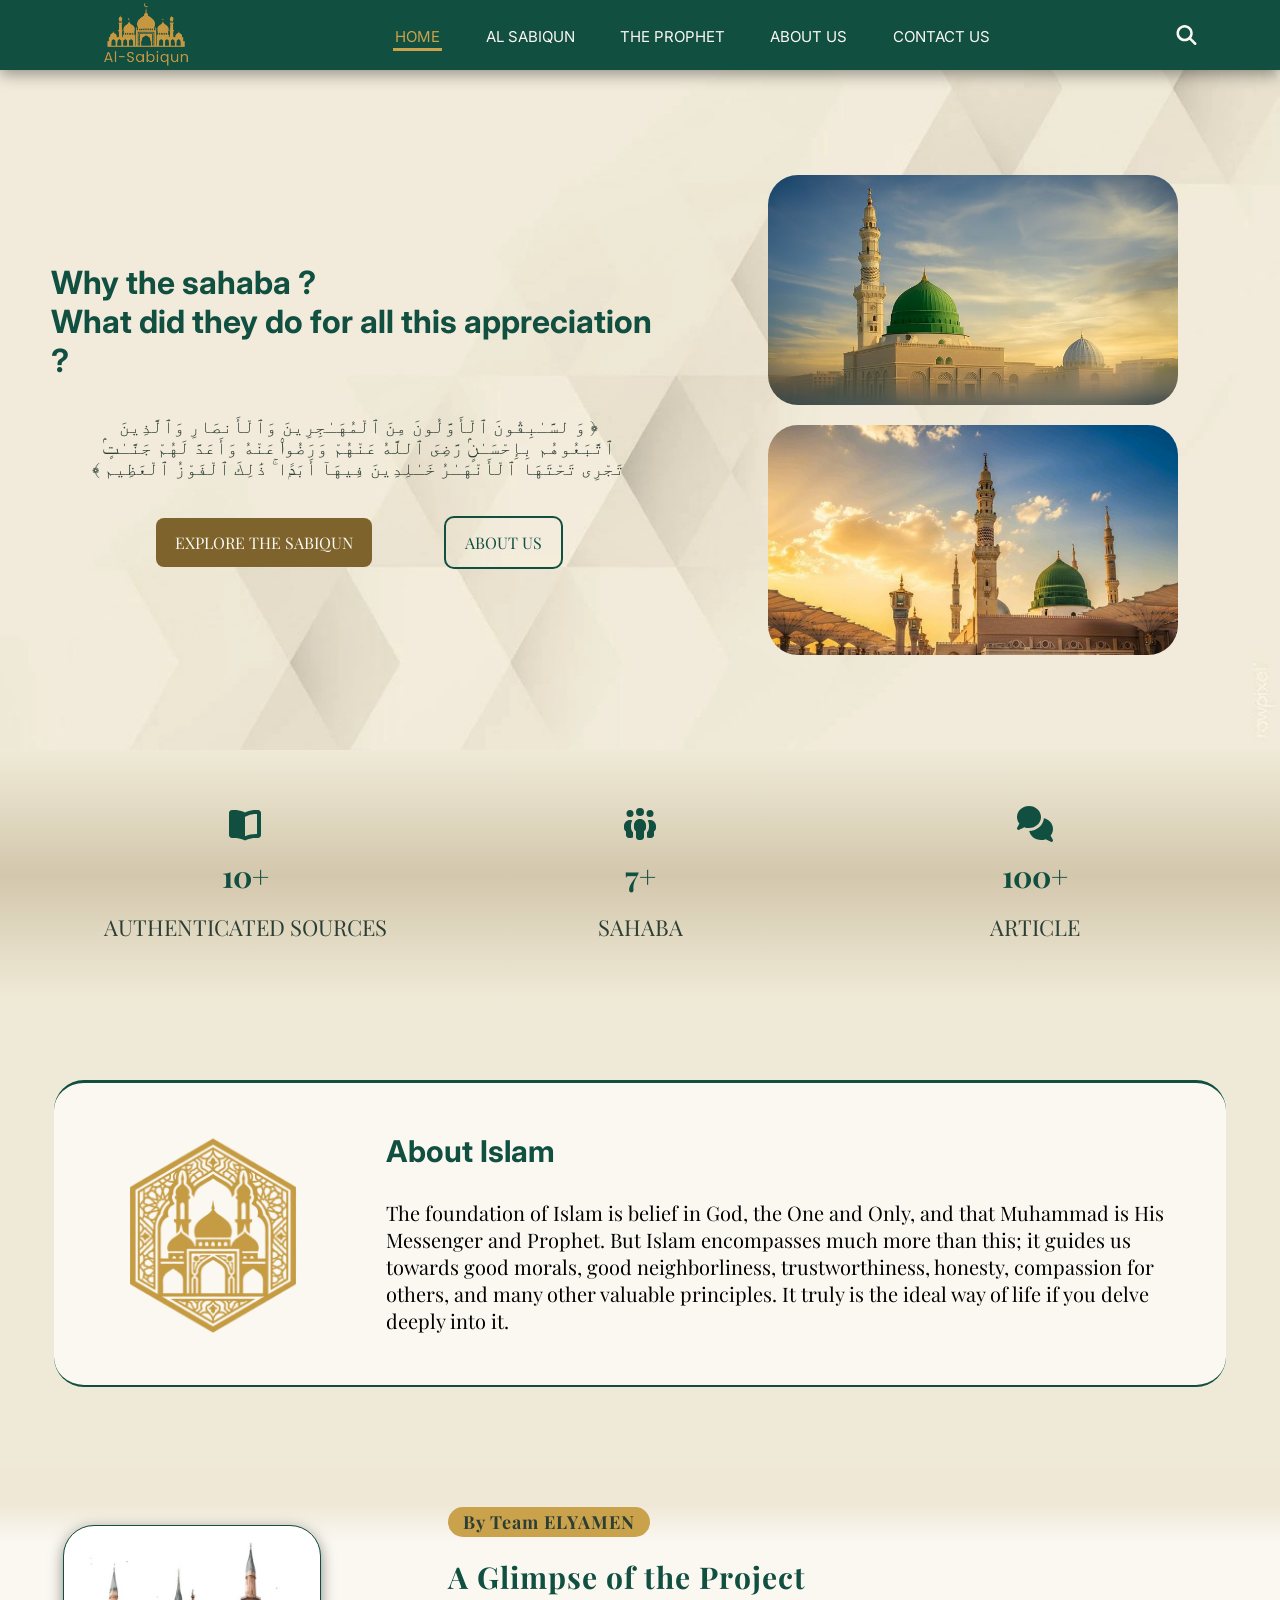
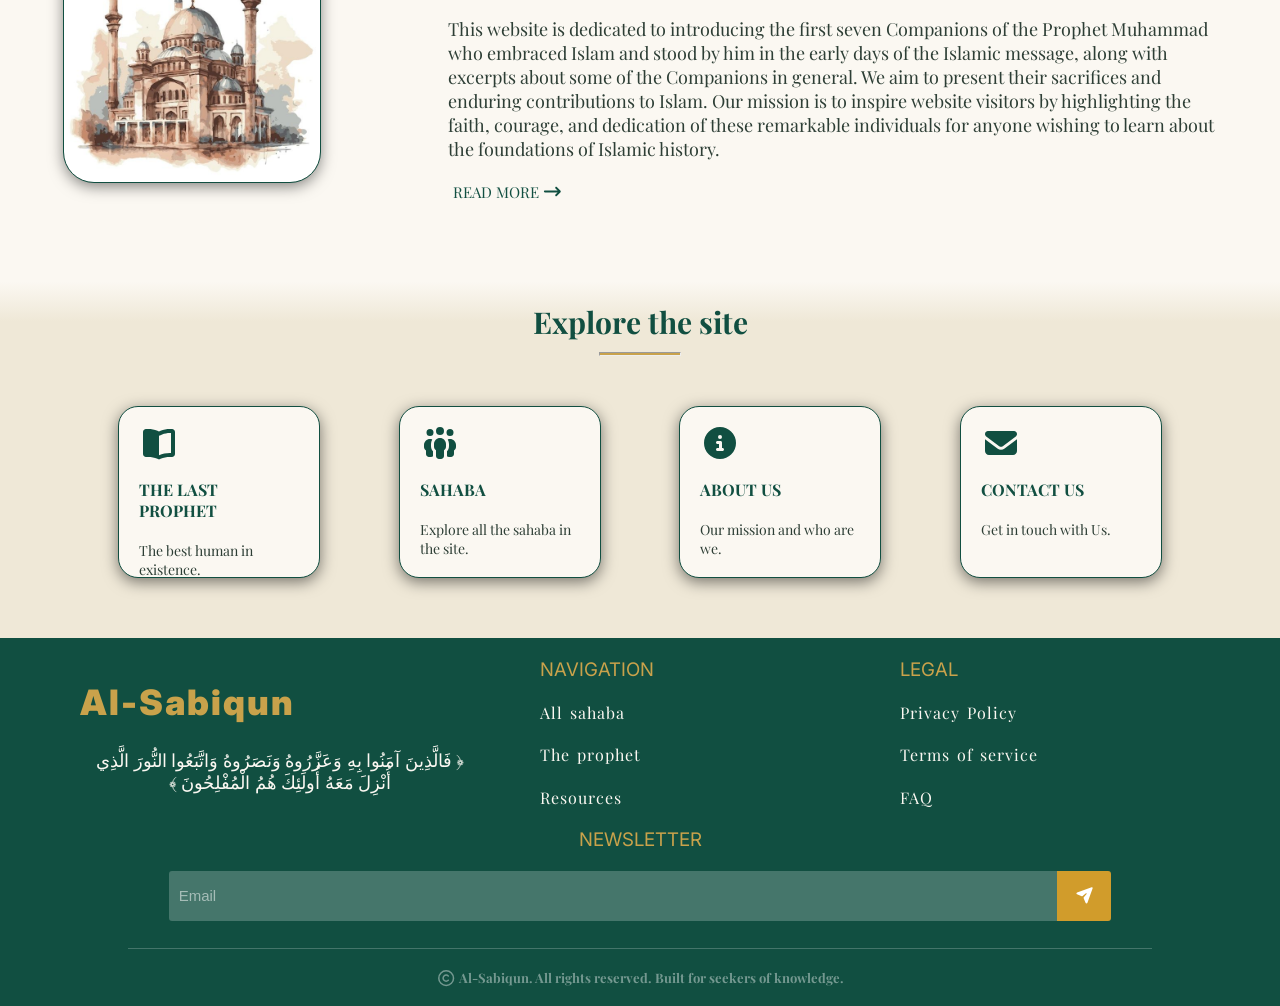
==== commit 0106a93d: "finshing sahaba page and sabiqun page, and make a small progress in about page" ====
--- a/index.html
+++ b/index.html
@@ -46,7 +46,7 @@
             <a href="index.html" id="logo"><img src="assets/icon/logo_al-sabiqun.png"></a>
             <ul class="nav-list">
                 <li><a href="index.html" class="last-color active ">Home</a></li>
-                <li><a href="pages/thesabiqun.html" class="last-color ">AL Sabiqun</a></li>
+                <li><a href="pages/sabiqun.html" class="last-color ">AL Sabiqun</a></li>
                 <li><a href="pages/prophet.html" class="last-color ">The Prophet</a></li>
                 <li><a href="pages/about.html" class="last-color ">About us</a></li>
                 <li><a href="pages/contact.html" class="last-color ">Contact us</a></li>
@@ -75,7 +75,7 @@
                     ﴾
                 </p>
                 <div class="hero-l-button">
-                    <a href="pages/thesabiqun.html" class="bun bun-sec">Explore the sabiqun</a>
+                    <a href="pages/sahaba.html" class="bun bun-sec">Explore the sabiqun</a>
                     <a href="pages/about.html" class="bun bun-main-0">About us</a>
                 </div>
             </div>
--- a/css/style.css
+++ b/css/style.css
@@ -88,7 +88,7 @@
 .bun {
     text-decoration: none;
     height: fit-content;
-    padding: 15px 20px;
+    padding: 14px 19px;
     border-radius: 8px;
     border: none;
     outline: none;
--- a/css/index.css
+++ b/css/index.css
@@ -542,6 +542,17 @@
     }
 }
 
+@media only screen and (max-width:500px) {
+    
+    .explore-cards a {
+        width: 100%;
+    }
+    
+    .explore-cards article {
+        width: 90%;
+    }
+}
+
 /* ? explore section end */
 
 /* ? main section end */
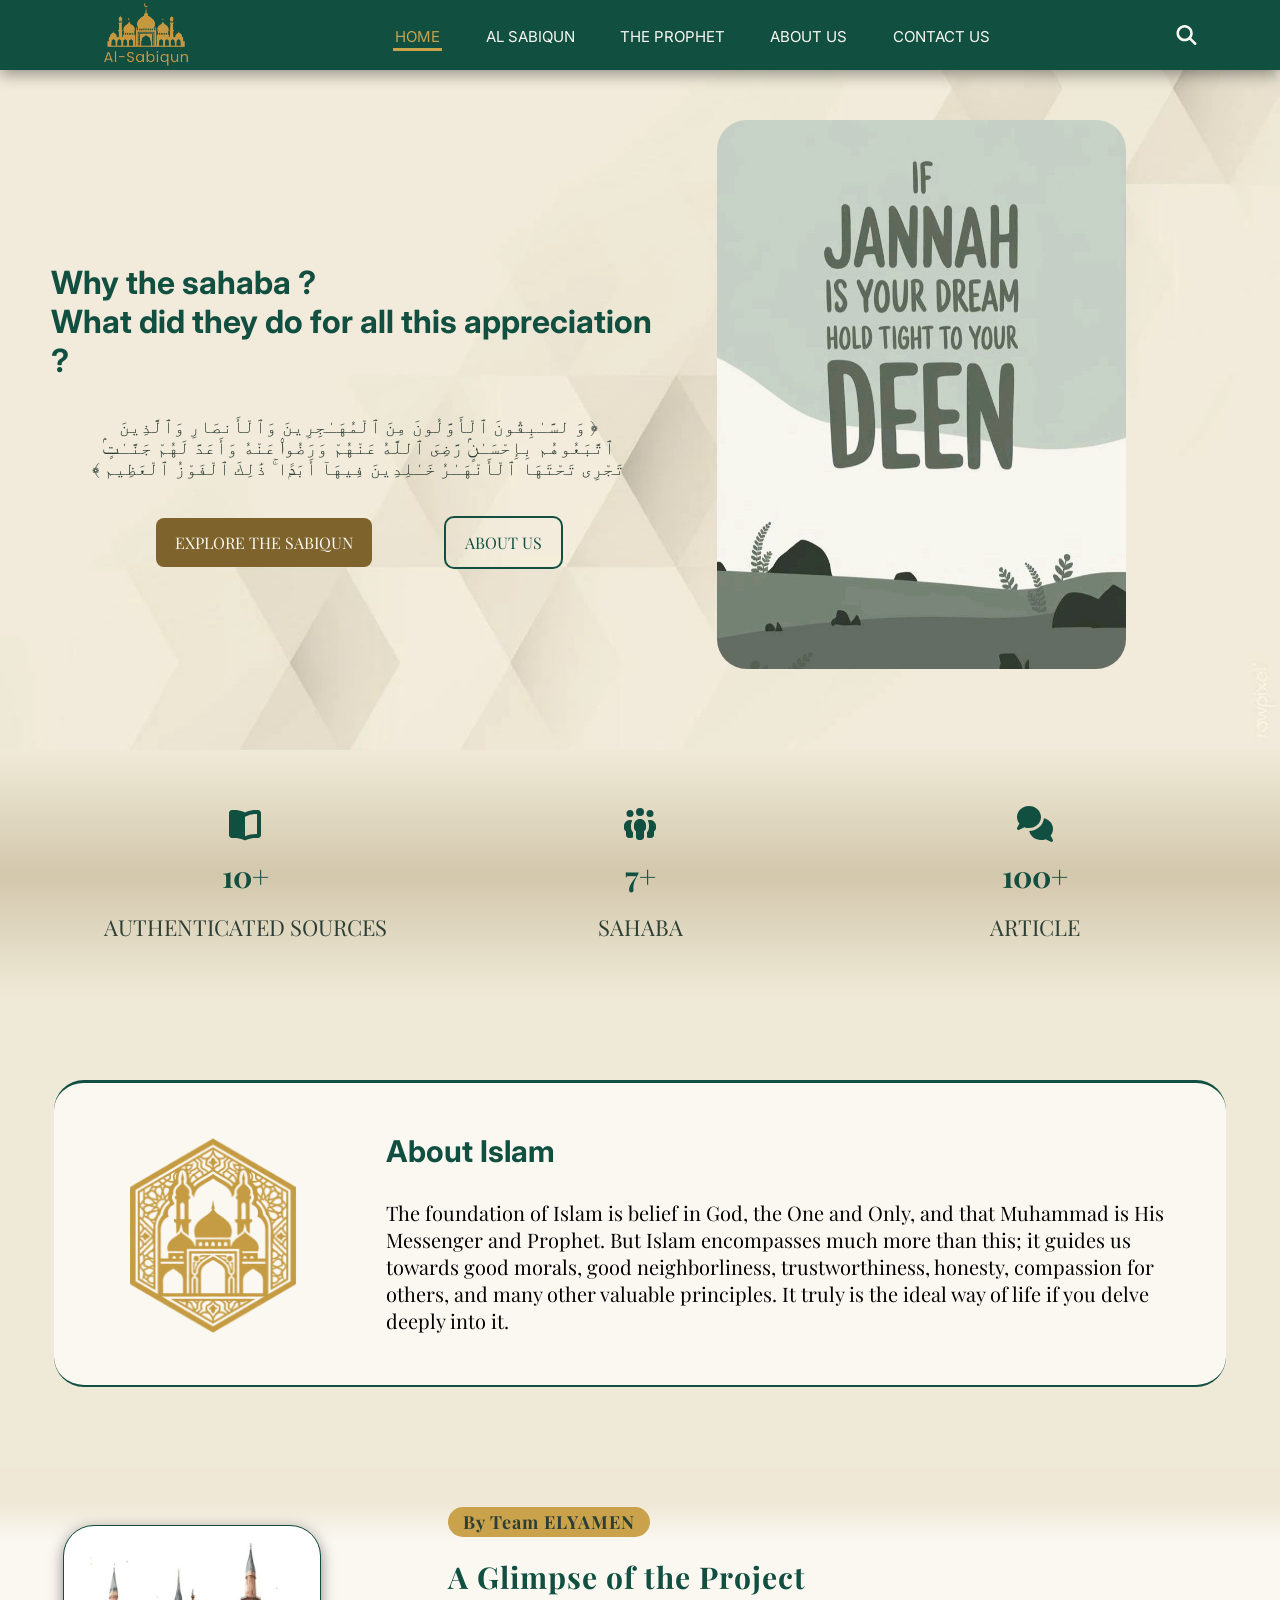
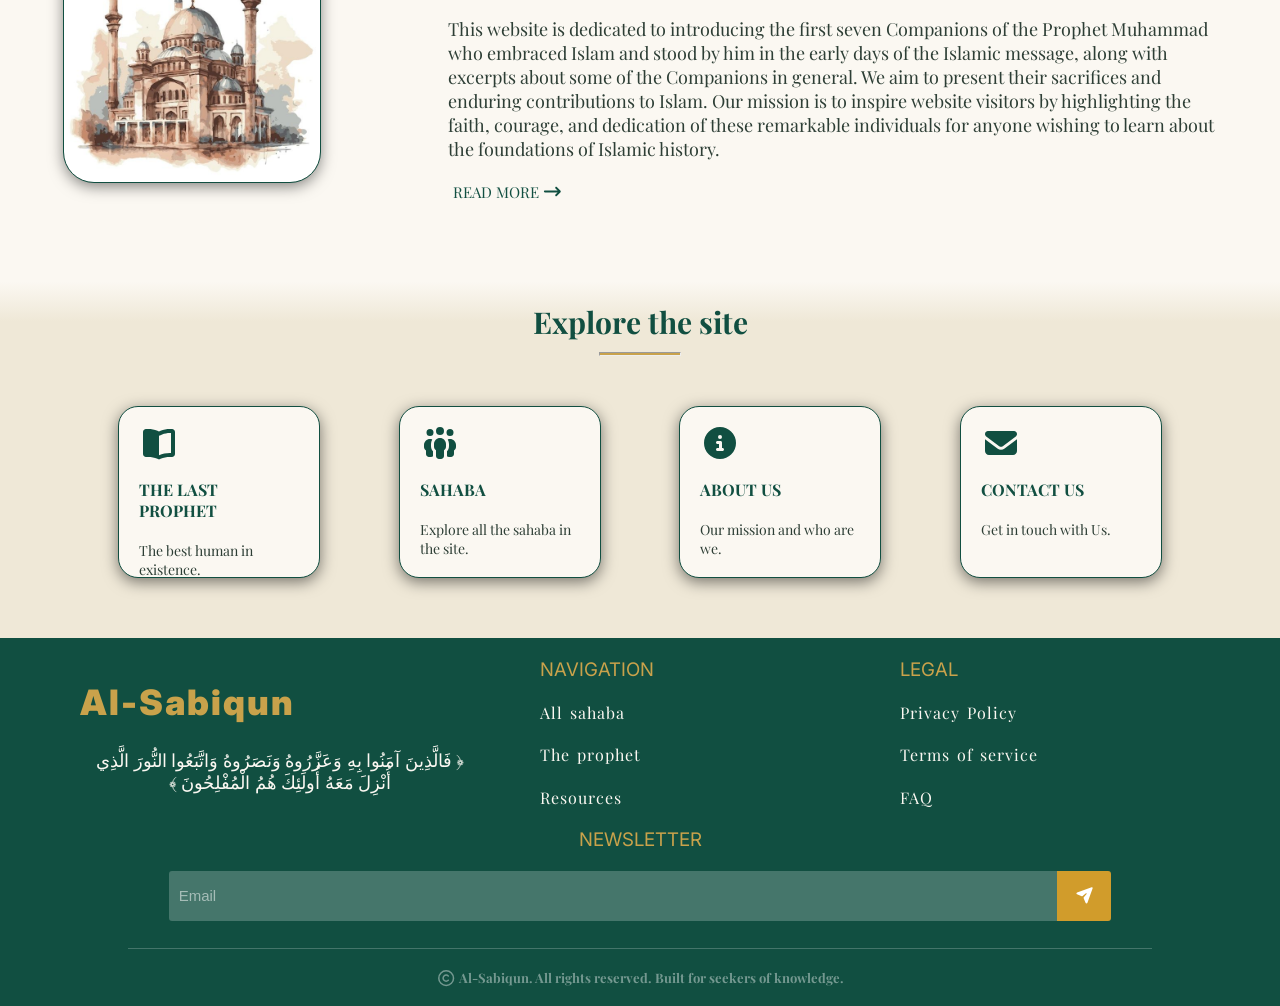
==== commit 9af22346: "finishing (about us // but still need the photos of the team , the prophet ) and make them responsiv" ====
--- a/index.html
+++ b/index.html
@@ -81,8 +81,7 @@
             </div>
 
             <div class=" hero-r aos-op" data-aos="fade-left">
-                <img src="assets/imgs/hero1.jfif">
-                <img src="assets/imgs/hero2.jfif">
+                <img src="assets/imgs/main hero.jpg">
             </div>
         </section>
         <!--todo hero home section end  -->
--- a/css/style.css
+++ b/css/style.css
@@ -10,6 +10,7 @@
     --secondary-color: #C9A24B;
     --secondary-1-color: #7e642c;
     --tertiary-color: #2D3E35;
+    --secondary-neutral-color:#e6dcc7;
     --neutral-color: #FBF8F2;
     --neutral-0-color: #eae8e2;
     --neutral-1-color:#e8e5de;
--- a/css/index.css
+++ b/css/index.css
@@ -65,10 +65,7 @@
 
 
 .hero-r {
-    display: flex;
-    flex-direction: column;
-    justify-content: center;
-    align-items: center;
+
     width: 40%;
     height: 610px;
     animation-duration: 1.3s;
@@ -78,6 +75,7 @@
 
 .hero-r img {
     width: 80%;
+    height: 90%;
     border-radius: 30px;
     margin: 10px 0px;
 }
@@ -97,14 +95,12 @@
     }
 
     .hero-r {
-        flex-direction: row;
         height: 300px;
-        justify-content: space-between;
     }
 
     .hero-r img {
-        width: 47%;
-        height: 200px;
+        width: 100%;
+        height: 300px;
     }
 
 }
@@ -132,17 +128,7 @@
 
 
 
-    .hero-r {
-        flex-direction: column;
-        height: 500px;
-        justify-content: space-around;
-        margin-top: 20px;
-    }
-
-    .hero-r img {
-        width: 90%;
-        height: 200px;
-    }
+
 
 
 
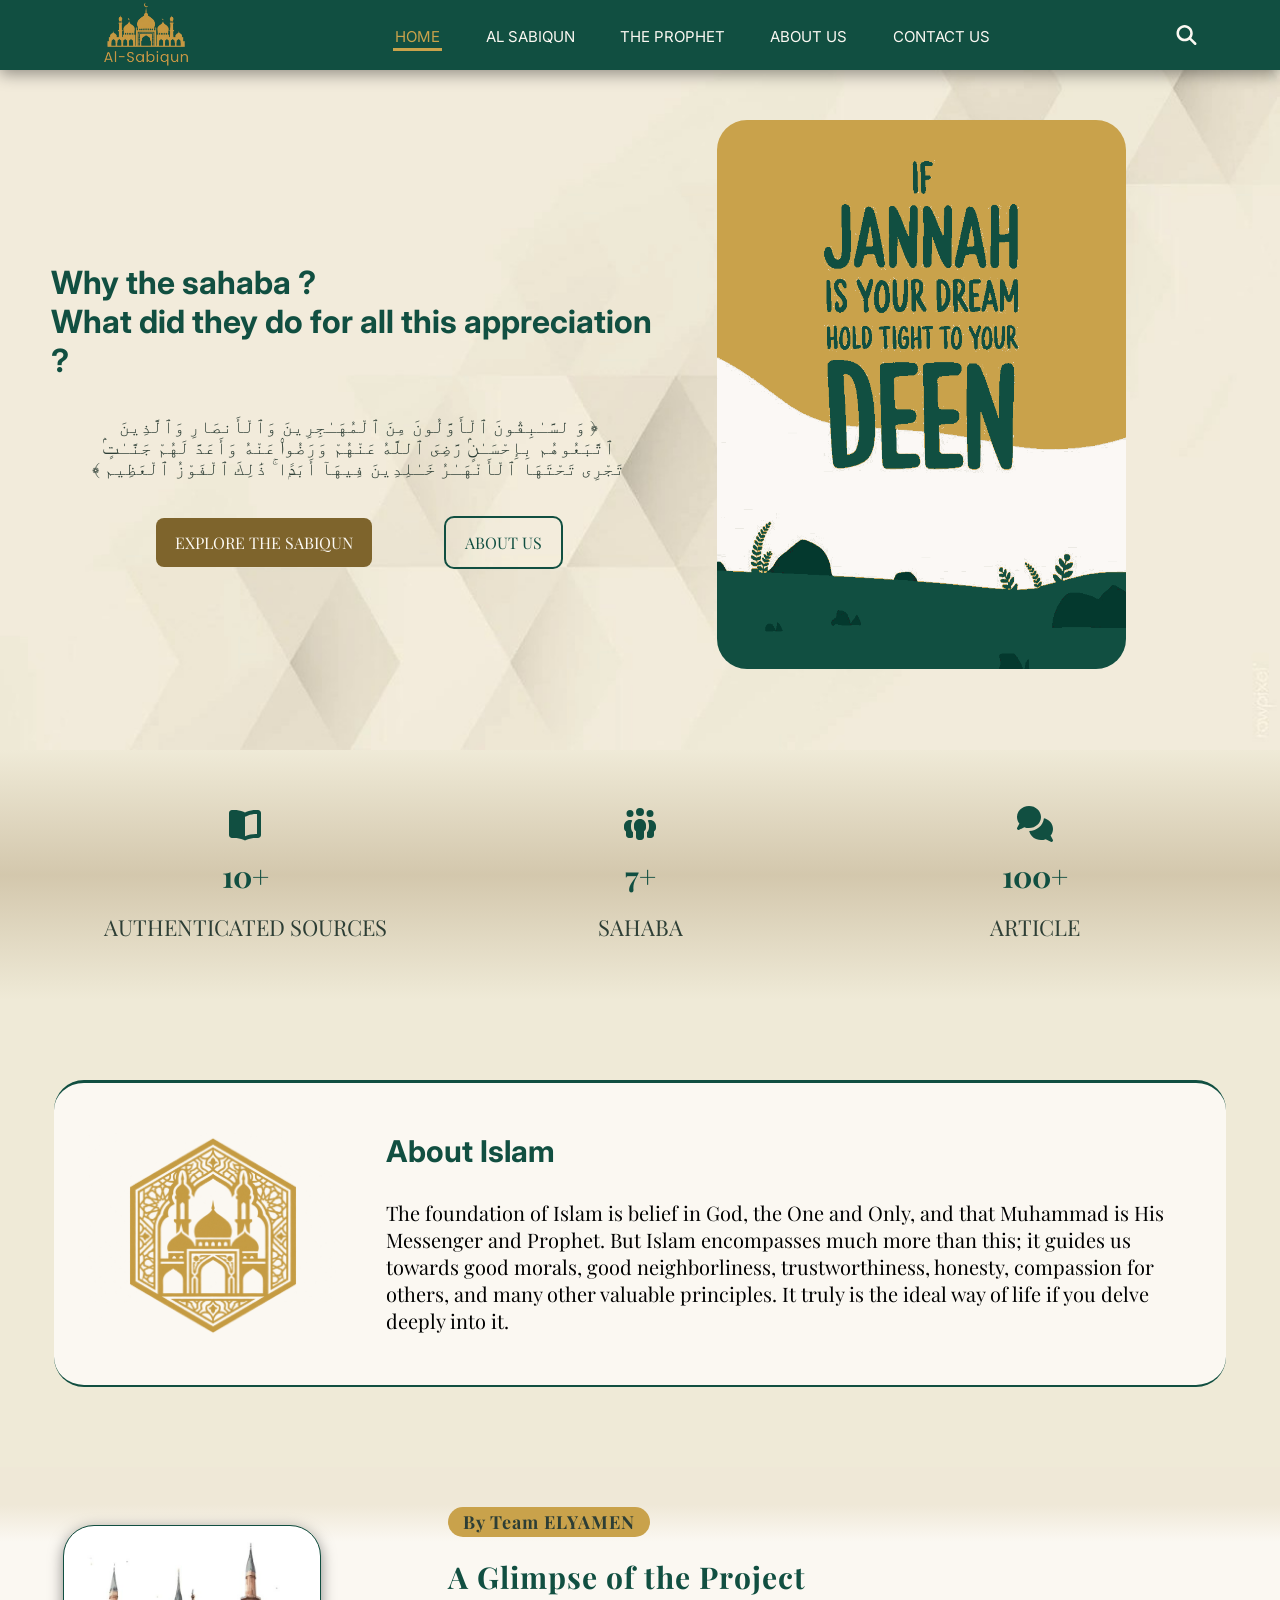
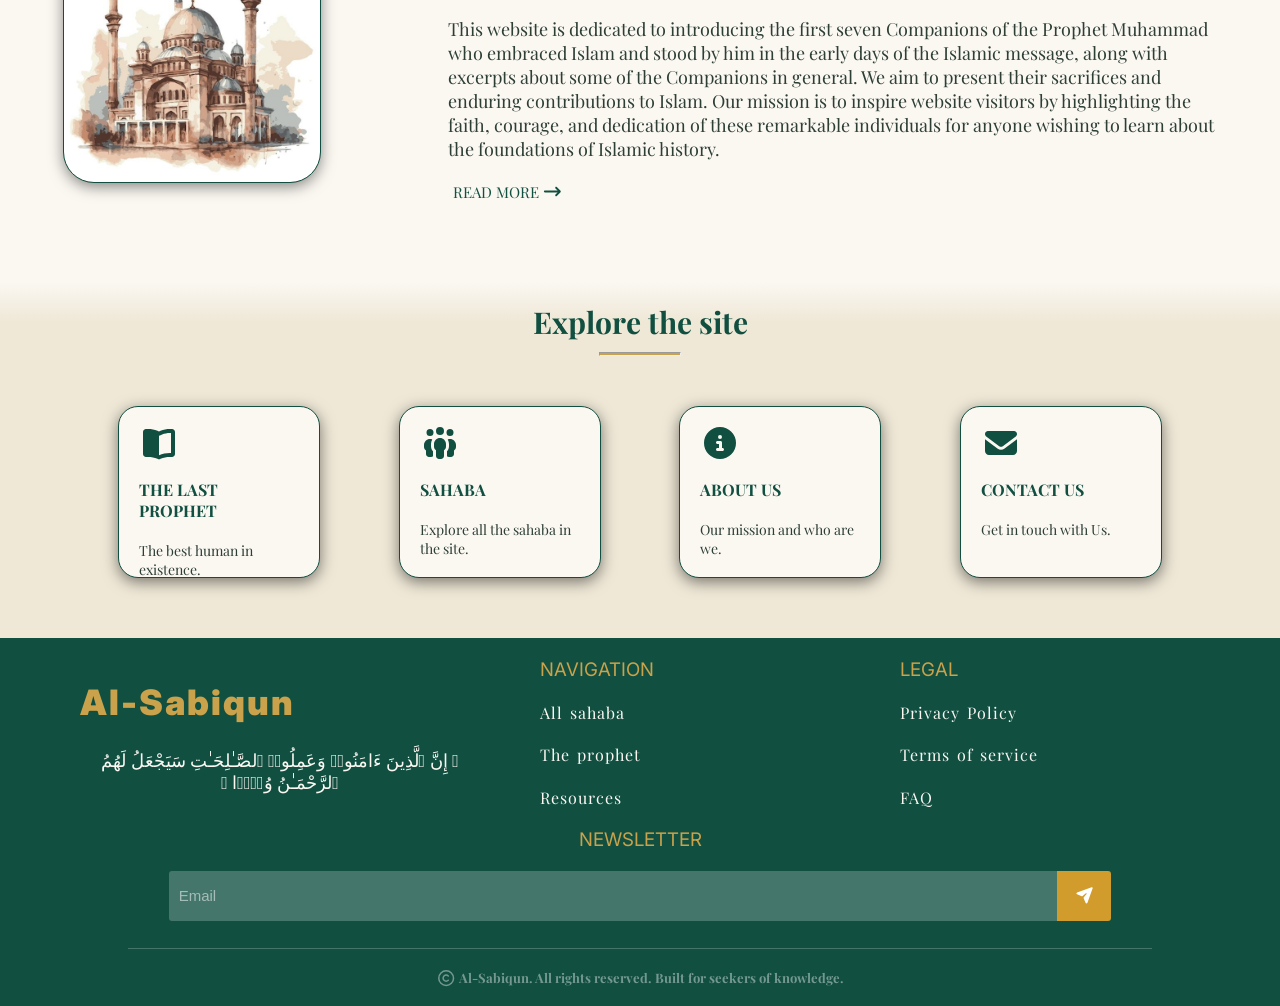
==== commit 5e98312f: "finshing the first version of the website, without bootstrap or react, waiting for the rebuild." ====
--- a/index.html
+++ b/index.html
@@ -59,6 +59,23 @@
         </nav>
         <!-- todo nav home section end -->
 
+
+        <!-- ! search area start -->
+        <div class="search-area-section search-area-section-disable">
+            <div class="search-area-content">
+                <form action="pages/information.html" method="get">
+                    <div>
+                        <h2>Search About Sahabe</h2>
+                        <select name="sahaba_name" id="sahaba-list">
+
+                        </select>
+                    </div>
+
+                    <button type="submit">SEARCH</button>
+                </form>
+            </div>
+        </div>
+        <!-- ? search area end -->
 
 
 
@@ -81,7 +98,7 @@
             </div>
 
             <div class=" hero-r aos-op" data-aos="fade-left">
-                <img src="assets/imgs/main hero.jpg">
+                <img src="assets/imgs/jannah_deen_recolored.png">
             </div>
         </section>
         <!--todo hero home section end  -->
@@ -236,8 +253,11 @@
 
             <div class="footer-icon" data-aos="zoom-in">
                 <h2 class="sec-color">Al-Sabiqun</h2>
-                <p class="ayah">﴿ فَالَّذِينَ آمَنُوا بِهِ وَعَزَّرُوهُ وَنَصَرُوهُ وَاتَّبَعُوا النُّورَ الَّذِي
-                    أُنْزِلَ مَعَهُ أُولَئِكَ هُمُ الْمُفْلِحُونَ ﴾</p>
+                <p class="ayah">﴿
+
+                    إِنَّ ٱلَّذِينَ ءَامَنُوا۟ وَعَمِلُوا۟ ٱلصَّـٰلِحَـٰتِ سَيَجْعَلُ لَهُمُ ٱلرَّحْمَـٰنُ وُدًّۭا
+
+                    ﴾</p>
             </div>
 
             <div class="footer-sections" data-aos="zoom-in">
@@ -283,6 +303,7 @@
     <!-- ? AOS js file end -->
 
     <!-- ! js files  -->
+    <script src="js/sahaba.info.js"></script>
     <script src="js/main.js"></script>
 </body>
 
--- a/css/style.css
+++ b/css/style.css
@@ -10,11 +10,11 @@
     --secondary-color: #C9A24B;
     --secondary-1-color: #7e642c;
     --tertiary-color: #2D3E35;
-    --secondary-neutral-color:#e6dcc7;
+    --secondary-neutral-color: #e6dcc7;
     --neutral-color: #FBF8F2;
     --neutral-0-color: #eae8e2;
-    --neutral-1-color:#e8e5de;
-    --neutral-2-color:#adaba6;
+    --neutral-1-color: #e8e5de;
+    --neutral-2-color: #adaba6;
     --balck-1-color: #212121;
     --headline-font: "Inter", sans-serif;
     --body-font: "Playfair Display", serif;
@@ -22,7 +22,7 @@
 }
 
 
-html{
+html {
     scroll-behavior: smooth;
     scrollbar-width: none;
 }
@@ -36,6 +36,7 @@
 body {
     font-family: var(--body-font);
     background-color: #efead7;
+    position: relative;
 }
 
 
@@ -107,7 +108,7 @@
     color: var(--secondary-color);
 }
 
-.bun-main{
+.bun-main {
     background-color: var(--main-1-color);
     color: var(--neutral-color);
 }
@@ -118,7 +119,7 @@
     color: var(--main-color);
 }
 
-.bun-black{
+.bun-black {
     background-color: var(--balck-1-color);
     color: var(--neutral-color);
 }
@@ -149,6 +150,7 @@
     position: relative;
     box-shadow: 0 4px 15px rgba(0, 0, 0, 0.4);
     z-index: 2;
+    height: 70px;
 }
 
 #logo img {
@@ -177,17 +179,17 @@
     color: var(--secondary-color);
 }
 
-.nav-list a.active{
+.nav-list a.active {
     border-bottom: solid 3px var(--secondary-color);
     color: var(--secondary-color);
 
 }
 
 
-.nav-btn{
+.nav-btn {
     display: flex;
     justify-content: center;
-    align-items: center ;
+    align-items: center;
 }
 
 
@@ -199,7 +201,7 @@
     color: var(--neutral-color);
 }
 
-.nav-menu{
+.nav-menu {
     color: var(--neutral-color);
     font-size: 21px;
     width: 30px;
@@ -208,57 +210,155 @@
     cursor: pointer;
 }
 
+/* ! search button and search area start */
+
+.search-area-section-disable{
+    display: none;
+}
+
+
+.search-area-section {
+    width: 100%;
+    height: calc(100% - 70px);
+    position: absolute;
+    z-index: 50;
+    background-color: rgba(0, 0, 0, 0.574);
+
+}
+
+.search-area-content {
+
+    width: 85%;
+    height: 400px;
+    background: radial-gradient(circle, var(--neutral-color), var(--secondary-neutral-color));
+    border-radius: 100px;
+    padding: 40px 20px;
+    position: fixed;
+    top: 50%;
+    left: 50%;
+    transform: translate(-50%, -50%);
+}
+
+.search-area-content h2 {
+    font-size: clamp(18px, 3vw, 30px);
+    letter-spacing: 2px;
+    color: var(--main-1-color);
+    font-family: var(--headline-font);
+}
+
+.search-area-content form {
+    
+    height: 100%;
+    width: 100%;
+    display: flex;
+    flex-direction: column;
+    align-items: center;
+    justify-content: space-between;
+}
+.search-area-content form div{
+    width: 100%;
+    display: flex;
+    flex-direction: column;
+    justify-content: center;
+    align-items: center;
+}
+
+.search-area-content form select {
+    padding: 12px 15px;
+    width: calc(70% - 40px);
+    border: solid rgba(0, 0, 0, 0.233) 1px;
+    margin-top: 30px;
+    background-color: transparent;
+    border-radius: 3px;
+    outline: none;
+    font-size: clamp(13px, 3vw, 16px);
+
+}
+
+.search-area-content form select option {
+    font-family: var(--body-font);
+    font-size: clamp(12px, 3vw, 14px);
+    font-family: var(--body-font);
+    color: var(--main-color);
+    letter-spacing: 1px;
+    background-color: var(--neutral-1-color);
+}
+
+
+.search-area-content form button {
+    padding: 10px 35px;
+    background-color: transparent;
+    outline: solid 1px var(--main-color);
+    border-radius: 30px;
+    border: none;
+    font-size: clamp(13px, 3vw, 16px);
+    color: var(--main-1-color);
+    cursor: pointer;
+}
+
+.search-area-content form button:hover {
+    background-color: var(--main-color);
+    color: var(--secondary-color);
+}
+
+
+
+/* ? search button and search area end */
 
 
 @media only screen and (max-width:880px) {
-    .nav-list{
+    .nav-list {
         display: none;
     }
 
-    .nav-home{
+    .nav-home {
         justify-content: space-between;
-        padding-left:10px ;
+        padding-left: 10px;
         padding-right: 10px;
     }
 
-    .nav-list.show-menu{
+    .nav-list.show-menu {
         display: flex;
         flex-direction: column;
         background-color: var(--neutral-color);
+        padding: 20px 10px;
         position: absolute;
-        width: 200px;
+        width: 40%;
         top: 70%;
-        right: 12%;
-        border-radius: 4px;
+        right: 30px;
+        border-radius: 20px;
         box-shadow: 0 4px 15px rgba(0, 0, 0, 0.3);
-        z-index: 3;
-    }
-
-    .nav-list.show-menu a{
-        color: var(--main-color);
+        z-index: 99;
+    }
+
+    .nav-list.show-menu a {
+        color: var(--tertiary-color);
         font-size: 13px;
         font-weight: 600;
         display: block;
-        padding: 15px 10px; 
+        margin: 5px 0px;
+        padding: 10px 10px;
         width: calc(100% - 20px);
-        border-radius: 4px;
-    }
-
-    
-    .nav-list li:nth-of-type(odd) a{
+        border-radius: 40px;
+    }
+
+
+    .nav-list li:nth-of-type(odd) a {
+        background-color: var(--neutral-0-color);
+    }
+
+    .nav-list li:nth-of-type(even) a {
         background-color: var(--neutral-color);
     }
-    .nav-list li:nth-of-type(even) a{
-        background-color: var(--neutral-1-color);
-    }
-    
-    .nav-list a:hover , .nav-list a.active {
+
+    .nav-list a:hover,
+    .nav-list a.active {
         border-bottom: none;
         color: #C9A24B;
     }
 
 
-    .nav-menu{
+    .nav-menu {
         display: block;
     }
 }
@@ -305,7 +405,7 @@
     color: var(--neutral-color);
     text-transform: none;
     letter-spacing: 1px;
-    word-spacing: 2px; 
+    word-spacing: 2px;
 }
 
 
@@ -315,7 +415,7 @@
     display: flex;
     flex-direction: column;
     justify-content: space-around;
-    
+
 }
 
 .footer-icon h2 {
@@ -490,7 +590,7 @@
         font-size: 15px;
     }
 
-    footer h6{
+    footer h6 {
         font-size: 12px;
     }
 
